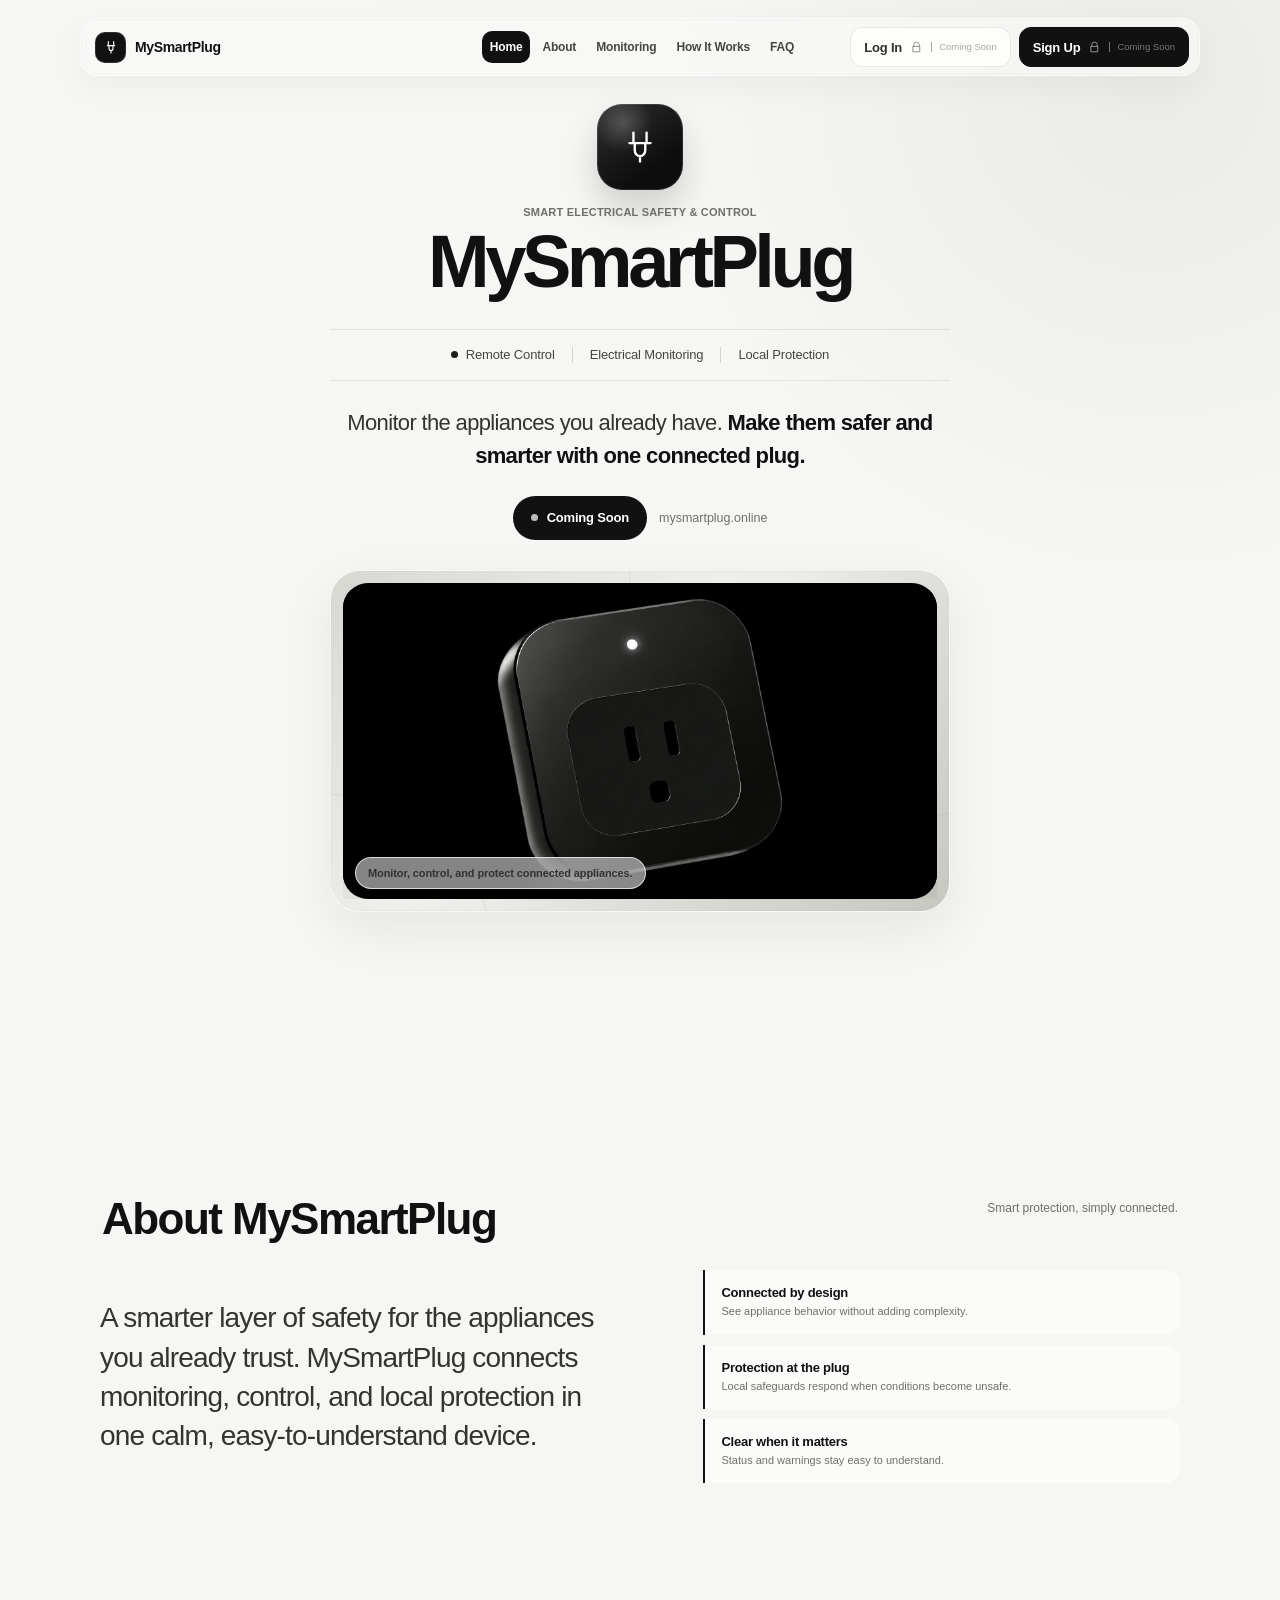
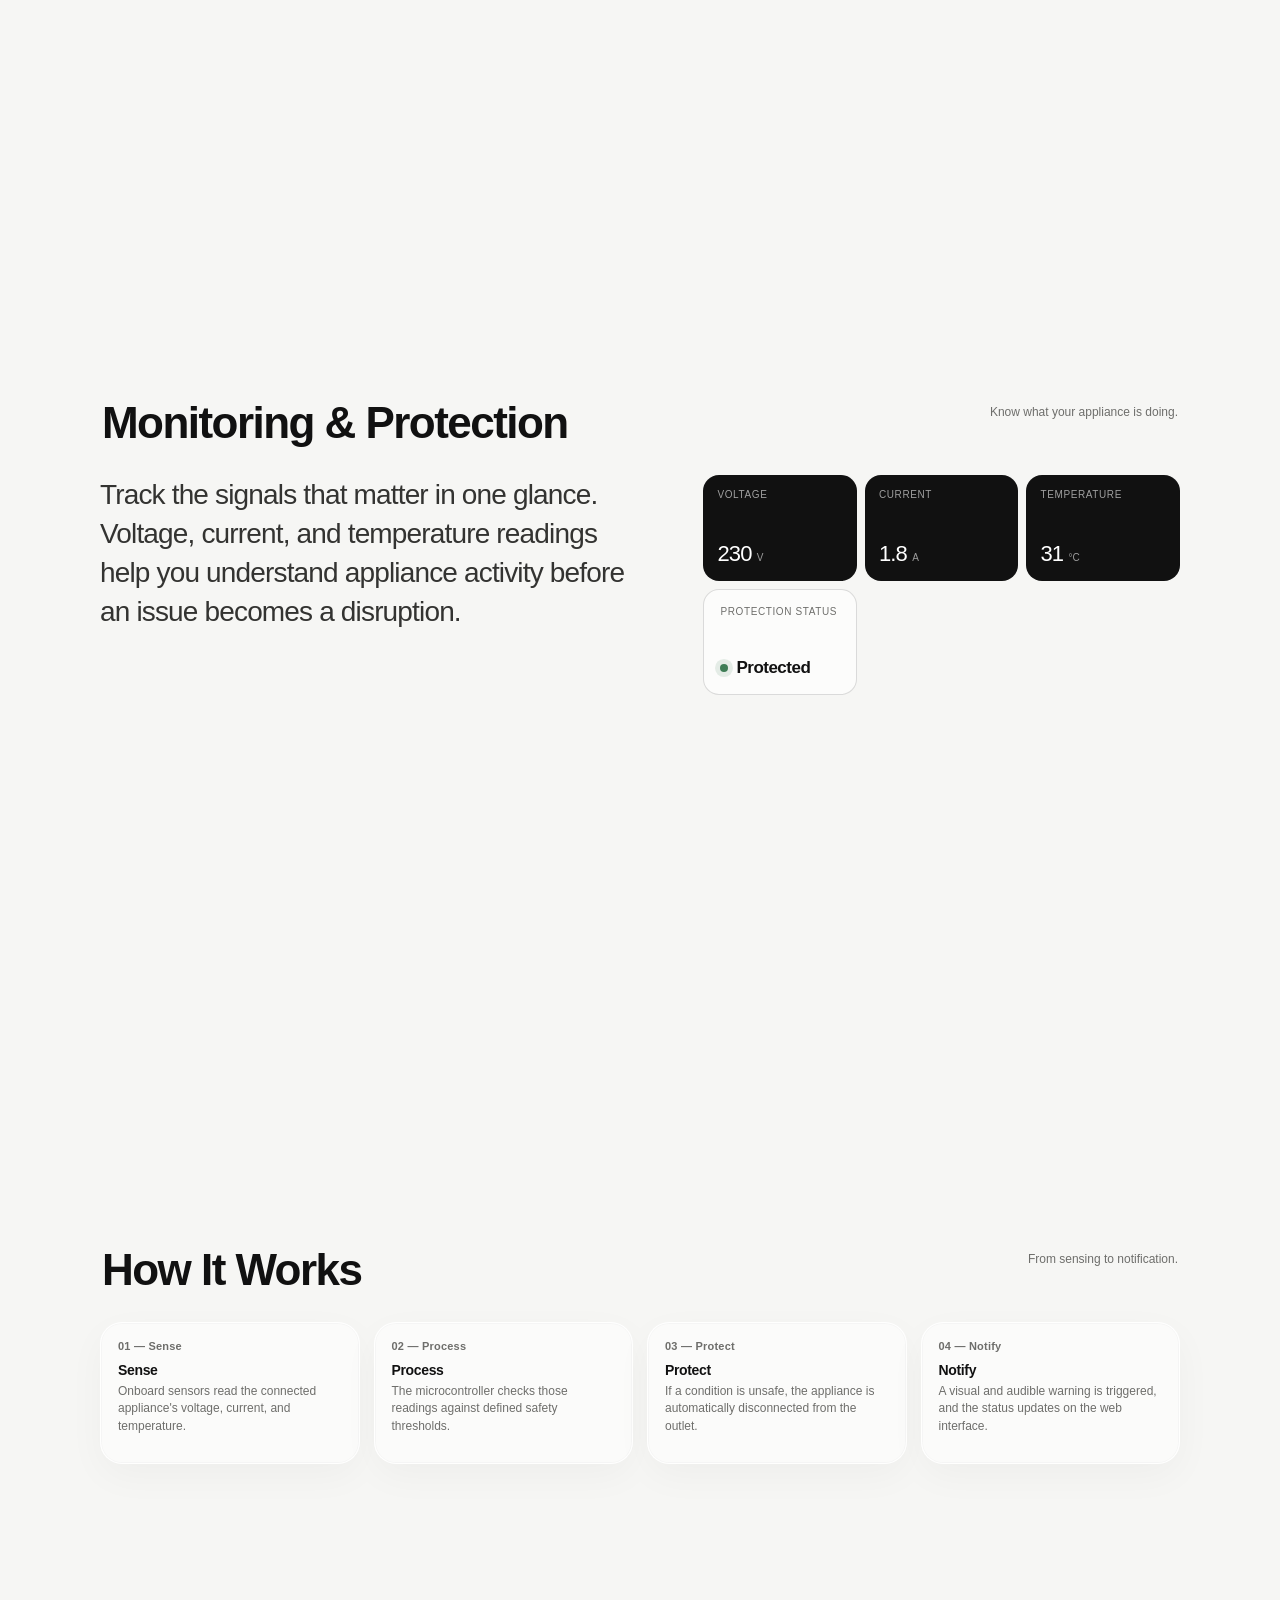
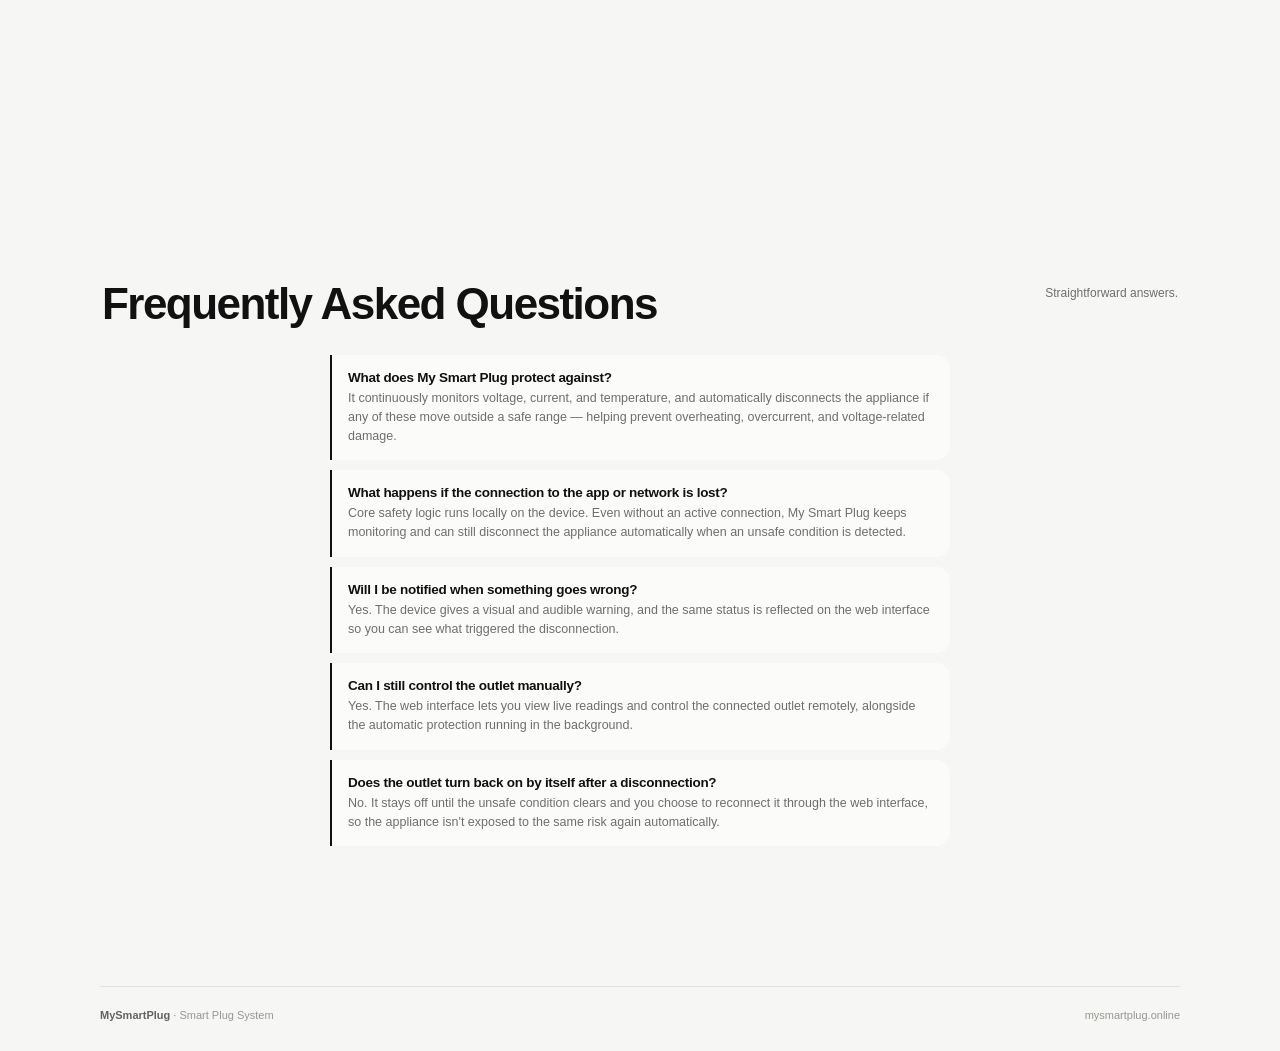
==== index.html @ 5c947a45 "My-Smart-Plug-v1" ====
<!DOCTYPE html>
<html lang="en">
<head>
  <meta charset="UTF-8" />
  <meta name="viewport" content="width=device-width, initial-scale=1, viewport-fit=cover" />
  <meta name="theme-color" content="#f6f6f4" />
  <meta name="description" content="MySmartPlug — Monitor and protect connected appliances with a smart electrical safety plug." />
  <title>MySmartPlug</title>

    <link rel="stylesheet" href="mysmartplug.css" />
</head>
<body>
  <div class="shell">
    <header class="topbar" aria-label="Main navigation">
      <a class="brand-mini" href="#" data-page="home" aria-label="MySmartPlug home">
        <span class="brand-mark" aria-hidden="true">
          <svg viewBox="0 0 24 24" fill="none">
            <path d="M8 4v6m8-6v6M6.5 10h11M9 10v4.2a3 3 0 0 0 6 0V10M12 17.2V21" stroke="currentColor" stroke-width="1.7" stroke-linecap="round" stroke-linejoin="round"/>
          </svg>
        </span>
        <span>MySmartPlug</span>
      </a>

      <nav class="nav-center" aria-label="Section navigation">
        <a class="nav-link active" href="#home" data-page="home">Home</a>
        <a class="nav-link" href="#about" data-page="about">About</a>
        <a class="nav-link" href="#monitoring" data-page="monitoring">Monitoring</a>
        <a class="nav-link" href="#how" data-page="how">How It Works</a>
        <a class="nav-link" href="#faq" data-page="faq">FAQ</a>
      </nav>

      <div class="nav-actions" aria-label="Account actions">
        <button class="locked" type="button" aria-disabled="true" title="Coming soon">
          <span class="label">Log In</span>
          <svg class="lock" viewBox="0 0 24 24" fill="none" aria-hidden="true">
            <path d="M7 10V7a5 5 0 0 1 10 0v3M6 10h12v10H6z" stroke="currentColor" stroke-width="1.7" stroke-linecap="round" stroke-linejoin="round"/>
          </svg>
          <span class="soon">Coming Soon</span>
        </button>

        <button class="locked primary" type="button" aria-disabled="true" title="Coming soon">
          <span class="label">Sign Up</span>
          <svg class="lock" viewBox="0 0 24 24" fill="none" aria-hidden="true">
            <path d="M7 10V7a5 5 0 0 1 10 0v3M6 10h12v10H6z" stroke="currentColor" stroke-width="1.7" stroke-linecap="round" stroke-linejoin="round"/>
          </svg>
          <span class="soon">Coming Soon</span>
        </button>
      </div>
    </header>

    <main class="content" id="main-content">
      <div id="home">
      <section aria-labelledby="main-title">
        <div class="identity">
          <div class="identity-icon" aria-hidden="true">
            <svg viewBox="0 0 64 64" fill="none">
              <path d="M22 10v16m20-16v16M16 26h32M24 26v11c0 5 3.6 9 8 9s8-4 8-9V26M32 46v8" stroke="currentColor" stroke-width="3.6" stroke-linecap="round" stroke-linejoin="round"/>
            </svg>
          </div>

          <div class="identity-copy">
            <p class="kicker">Smart Electrical Safety & Control</p>
            <h1 id="main-title">MySmartPlug</h1>
          </div>
        </div>

        <div class="meta-row" aria-label="Core capabilities">
          <span class="meta-item"><span class="meta-dot"></span>Remote Control</span>
          <span class="meta-sep" aria-hidden="true"></span>
          <span class="meta-item">Electrical Monitoring</span>
          <span class="meta-sep" aria-hidden="true"></span>
          <span class="meta-item">Local Protection</span>
        </div>

        <p class="intro">
          Monitor the appliances you already have. <strong>Make them safer and smarter with one connected plug.</strong>
        </p>

        <div class="cta-row">
          <span class="coming-btn"><span class="pulse"></span>Coming Soon</span>
          <span class="domain">mysmartplug.online</span>
        </div>

        <div class="cover" aria-label="MySmartPlug product concept">
          <div class="plug-photo-wrap" aria-label="MySmartPlug product image">
            <img class="plug-photo" src="black.png" alt="MySmartPlug smart plug product concept" />
            <img class="plug-photo plug-photo-hover" src="white.png" alt="" aria-hidden="true" />
          </div>
          <span class="cover-label">Monitor, control, and protect connected appliances.</span>
        </div>
      </section>

      </div>

      <section class="section" id="about" aria-labelledby="about-title">
        <div class="section-head">
          <h2 id="about-title">About MySmartPlug</h2>
          <p>Smart protection, simply connected.</p>
        </div>
        <div class="about-layout">
          <p class="intro section-copy">
            A smarter layer of safety for the appliances you already trust. MySmartPlug connects monitoring,
            control, and local protection in one calm, easy-to-understand device.
          </p>
          <div class="about-points" aria-label="MySmartPlug principles">
            <div class="about-point">
              <strong>Connected by design</strong>
              <span>See appliance behavior without adding complexity.</span>
            </div>
            <div class="about-point">
              <strong>Protection at the plug</strong>
              <span>Local safeguards respond when conditions become unsafe.</span>
            </div>
            <div class="about-point">
              <strong>Clear when it matters</strong>
              <span>Status and warnings stay easy to understand.</span>
            </div>
          </div>
        </div>
      </section>

      <section class="section" id="monitoring" aria-labelledby="monitoring-title">
        <div class="section-head">
          <h2 id="monitoring-title">Monitoring &amp; Protection</h2>
          <p>Know what your appliance is doing.</p>
        </div>
        <div class="monitor-layout">
          <p class="intro section-copy">
            Track the signals that matter in one glance. Voltage, current, and temperature readings help you
            understand appliance activity before an issue becomes a disruption.
          </p>
          <div class="monitor-readings" aria-label="Monitored readings">
            <div class="reading">
              <span class="reading-label">Voltage</span>
              <span class="reading-value">230 <small>V</small></span>
            </div>
            <div class="reading">
              <span class="reading-label">Current</span>
              <span class="reading-value">1.8 <small>A</small></span>
            </div>
            <div class="reading">
              <span class="reading-label">Temperature</span>
              <span class="reading-value">31 <small>°C</small></span>
            </div>
            <div class="protection-status">
              <span class="status-label">Protection status</span>
              <span class="status-value"><span class="status-dot"></span>Protected</span>
            </div>
          </div>
        </div>
      </section>

      <section class="section" id="how" aria-labelledby="how-title">
        <div class="section-head">
          <h2 id="how-title">How It Works</h2>
          <p>From sensing to notification.</p>
        </div>

        <div class="features steps">
          <article class="feature">
            <span class="step-num">01 — Sense</span>
            <h3>Sense</h3>
            <p>Onboard sensors read the connected appliance's voltage, current, and temperature.</p>
          </article>

          <article class="feature">
            <span class="step-num">02 — Process</span>
            <h3>Process</h3>
            <p>The microcontroller checks those readings against defined safety thresholds.</p>
          </article>

          <article class="feature">
            <span class="step-num">03 — Protect</span>
            <h3>Protect</h3>
            <p>If a condition is unsafe, the appliance is automatically disconnected from the outlet.</p>
          </article>

          <article class="feature">
            <span class="step-num">04 — Notify</span>
            <h3>Notify</h3>
            <p>A visual and audible warning is triggered, and the status updates on the web interface.</p>
          </article>
        </div>
      </section>

      <section class="section" id="faq" aria-labelledby="faq-title">
        <div class="section-head">
          <h2 id="faq-title">Frequently Asked Questions</h2>
          <p>Straightforward answers.</p>
        </div>

        <div class="faq-list">
          <div class="faq-item">
            <h3>What does My Smart Plug protect against?</h3>
            <p>It continuously monitors voltage, current, and temperature, and automatically disconnects the appliance if any of these move outside a safe range — helping prevent overheating, overcurrent, and voltage-related damage.</p>
          </div>
          <div class="faq-item">
            <h3>What happens if the connection to the app or network is lost?</h3>
            <p>Core safety logic runs locally on the device. Even without an active connection, My Smart Plug keeps monitoring and can still disconnect the appliance automatically when an unsafe condition is detected.</p>
          </div>
          <div class="faq-item">
            <h3>Will I be notified when something goes wrong?</h3>
            <p>Yes. The device gives a visual and audible warning, and the same status is reflected on the web interface so you can see what triggered the disconnection.</p>
          </div>
          <div class="faq-item">
            <h3>Can I still control the outlet manually?</h3>
            <p>Yes. The web interface lets you view live readings and control the connected outlet remotely, alongside the automatic protection running in the background.</p>
          </div>
          <div class="faq-item">
            <h3>Does the outlet turn back on by itself after a disconnection?</h3>
            <p>No. It stays off until the unsafe condition clears and you choose to reconnect it through the web interface, so the appliance isn't exposed to the same risk again automatically.</p>
          </div>
        </div>
      </section>
    </main>

    <footer>
      <span><strong>MySmartPlug</strong> · Smart Plug System</span>
      <span>mysmartplug.online</span>
    </footer>
  </div>

    <script src="mysmartplug.js"></script>
</body>
</html>
---- mysmartplug.css ----
:root {
      --page: #f6f6f4;
      --surface: rgba(255, 255, 255, 0.76);
      --surface-solid: #ffffff;
      --surface-soft: rgba(255, 255, 255, 0.54);
      --text: #111111;
      --muted: #6e6e6b;
      --faint: #969691;
      --line: rgba(18, 18, 18, 0.085);
      --line-strong: rgba(18, 18, 18, 0.14);
      --shadow: 0 18px 52px rgba(15, 15, 15, 0.07);
      --radius-xl: 30px;
      --radius-lg: 22px;
      --radius-md: 14px;
    }

    * { box-sizing: border-box; }

    html {
      scroll-behavior: smooth;
      scroll-padding-top: 86px;
      touch-action: manipulation;
      -webkit-text-size-adjust: 100%;
    }

    body, button, a {
      touch-action: manipulation;
      -webkit-tap-highlight-color: transparent;
    }

    body {
      margin: 0;
      min-height: 100svh;
      color: var(--text);
      background:
        radial-gradient(circle at 15% -10%, rgba(255,255,255,.95), transparent 31rem),
        radial-gradient(circle at 90% 2%, rgba(222,222,218,.48), transparent 30rem),
        var(--page);
      font-family: -apple-system, BlinkMacSystemFont, "SF Pro Text", "SF Pro Display", Inter, "Segoe UI", Helvetica, Arial, sans-serif;
      -webkit-font-smoothing: antialiased;
      text-rendering: optimizeLegibility;
    }

    button, a { font: inherit; }

    .shell {
      min-height: 100svh;
      width: min(1120px, calc(100% - 36px));
      margin: 0 auto;
      padding: max(18px, env(safe-area-inset-top)) 0 max(26px, env(safe-area-inset-bottom));
    }

    /* Top navigation */
    .topbar {
      position: sticky;
      top: 12px;
      z-index: 10;
      height: 58px;
      padding: 8px 10px 8px 14px;
      display: grid;
      grid-template-columns: 1fr auto 1fr;
      align-items: center;
      gap: 16px;
      border: 1px solid rgba(255,255,255,.68);
      border-radius: 18px;
      background: rgba(249,249,247,.72);
      box-shadow: 0 10px 34px rgba(20,20,20,.045), inset 0 0 0 1px rgba(15,15,15,.025);
      backdrop-filter: blur(24px) saturate(130%);
      -webkit-backdrop-filter: blur(24px) saturate(130%);
    }

    .brand-mini {
      display: inline-flex;
      align-items: center;
      gap: 9px;
      color: var(--text);
      text-decoration: none;
      min-width: 0;
      justify-self: start;
    }

    .brand-mark {
      width: 31px;
      height: 31px;
      display: grid;
      place-items: center;
      border-radius: 10px;
      background: #111;
      color: white;
      box-shadow: inset 0 0 0 1px rgba(255,255,255,.12);
      flex: 0 0 auto;
    }

    .brand-mark svg { width: 16px; height: 16px; }

    .brand-mini span {
      font-size: 14px;
      font-weight: 650;
      letter-spacing: -.025em;
      white-space: nowrap;
    }

    .nav-center {
      display: flex;
      align-items: center;
      gap: 4px;
      justify-self: center;
    }

    .nav-actions {
      display: flex;
      align-items: center;
      gap: 8px;
      justify-self: end;
    }

    .nav-link {
      color: #454542;
      text-decoration: none;
      font-size: 12px;
      font-weight: 560;
      letter-spacing: -.015em;
      padding: 9px 8px;
      border-radius: 10px;
      transition: background .2s ease, color .2s ease;
      white-space: nowrap;
    }

    .nav-link:hover {
      color: #fff;
      background: #111;
    }

    .nav-link.active {
      color: #fff;
      background: #111;
    }

    .locked {
      appearance: none;
      border: 1px solid var(--line);
      height: 40px;
      padding: 0 13px;
      border-radius: 12px;
      background: rgba(255,255,255,.68);
      color: #2f2f2d;
      display: inline-flex;
      align-items: center;
      gap: 8px;
      cursor: not-allowed;
      user-select: none;
    }

    .locked.primary {
      background: #111;
      color: #fff;
      border-color: #111;
    }

    .locked .label {
      font-size: 13px;
      font-weight: 560;
      letter-spacing: -.015em;
    }

    .lock {
      width: 13px;
      height: 13px;
      opacity: .58;
    }

    .soon {
      font-size: 9.5px;
      color: currentColor;
      opacity: .42;
      padding-left: 7px;
      border-left: 1px solid currentColor;
      line-height: 1;
      white-space: nowrap;
    }

    /* Main content */
    .content {
      width: 100%;
      margin: 0 auto;
      padding: 0;
    }

    /* One-screen sections on desktop, while preserving normal page scrolling. */
    main {
      scroll-snap-type: y proximity;
    }

    #home,
    .section[id] {
      min-height: calc(100svh - 92px);
      scroll-snap-align: start;
      scroll-margin-top: 82px;
    }

    #home {
      display: grid;
      place-items: center;
      padding: 28px 0 22px;
    }

    .identity {
      display: flex;
      flex-direction: column;
      align-items: center;
      text-align: center;
      gap: 16px;
      margin-bottom: 30px;
    }

    .identity-icon {
      width: 86px;
      height: 86px;
      border-radius: 25px;
      display: grid;
      place-items: center;
      color: #fff;
      background:
        radial-gradient(circle at 30% 22%, rgba(255,255,255,.22), transparent 33%),
        linear-gradient(145deg, #2e2e2d, #0d0d0d 72%);
      box-shadow: 0 18px 34px rgba(0,0,0,.16), inset 0 0 0 1px rgba(255,255,255,.12);
      flex: 0 0 auto;
    }

    .identity-icon svg {
      width: 42px;
      height: 42px;
    }

    .identity-copy { min-width: 0; }

    .kicker {
      margin: 0 0 8px;
      font-size: 11px;
      font-weight: 560;
      color: var(--muted);
      letter-spacing: .02em;
      text-transform: uppercase;
    }

    h1 {
      margin: 0;
      font-size: clamp(50px, 8vw, 74px);
      line-height: .98;
      font-weight: 700;
      letter-spacing: -.06em;
    }

    .meta-row {
      display: flex;
      flex-wrap: wrap;
      align-items: center;
      justify-content: center;
      gap: 10px 17px;
      padding: 17px 0;
      border-top: 1px solid var(--line);
      border-bottom: 1px solid var(--line);
    }

    .meta-item {
      display: inline-flex;
      align-items: center;
      gap: 8px;
      color: #454542;
      font-size: 13px;
      letter-spacing: -.012em;
    }

    .meta-dot {
      width: 7px;
      height: 7px;
      border-radius: 50%;
      background: #1d1d1c;
    }

    .meta-sep {
      width: 1px;
      height: 16px;
      background: var(--line-strong);
    }

    .intro {
      margin: 25px auto 0;
      font-size: clamp(18px, 2.2vw, 22px);
      line-height: 1.5;
      letter-spacing: -.03em;
      color: #333331;
      max-width: 620px;
      text-align: center;
    }

    .intro strong { color: #101010; font-weight: 620; }

    .cta-row {
      margin-top: 24px;
      display: flex;
      align-items: center;
      justify-content: center;
      gap: 12px;
      flex-wrap: wrap;
    }

    .coming-btn {
      border: 0;
      border-radius: 999px;
      min-height: 44px;
      padding: 0 18px;
      background: #111;
      color: white;
      font-size: 13px;
      font-weight: 620;
      letter-spacing: -.015em;
      display: inline-flex;
      align-items: center;
      gap: 9px;
      cursor: default;
    }

    .coming-btn .pulse {
      width: 7px;
      height: 7px;
      border-radius: 50%;
      background: #fff;
      opacity: .72;
    }

    .domain {
      font-size: 12.5px;
      color: var(--muted);
    }

    /* Hero cover card, inspired by Luma's event-cover rhythm but original */
    .cover {
      margin-top: 30px;
      min-height: clamp(250px, 38vh, 360px);
      height: clamp(250px, 38vh, 360px);
      position: relative;
      overflow: hidden;
      border-radius: var(--radius-xl);
      border: 1px solid rgba(255,255,255,.72);
      background:
        radial-gradient(circle at 76% 28%, rgba(255,255,255,.48), transparent 20%),
        radial-gradient(circle at 22% 78%, rgba(255,255,255,.23), transparent 25%),
        linear-gradient(135deg, #d8d8d3 0%, #eeeeeb 42%, #c7c7c1 100%);
      box-shadow: var(--shadow), inset 0 0 0 1px rgba(10,10,10,.025);
    }

    .cover::before,
    .cover::after {
      content: "";
      position: absolute;
      border: 1px solid rgba(20,20,20,.07);
      border-radius: 50%;
      pointer-events: none;
    }

    .cover::before {
      width: 500px;
      height: 500px;
      right: -182px;
      top: -250px;
    }

    .cover::after {
      width: 320px;
      height: 320px;
      left: -160px;
      bottom: -205px;
    }


    .plug-photo-wrap {
      position: absolute;
      inset: 12px 12px 12px 12px;
      display: grid;
      place-items: center;
      z-index: 1;
    }

    .plug-photo {
      width: 100%;
      height: 100%;
      object-fit: contain;
      object-position: center;
      border-radius: 25px;
      display: block;
      box-shadow: 0 22px 48px rgba(0,0,0,.08);
      mix-blend-mode: multiply;
    }

    .plug-device {
      position: absolute;
      inset: 0;
      display: grid;
      place-items: center;
    }

    .device-shell {
      width: 178px;
      height: 216px;
      border-radius: 40px;
      background: linear-gradient(145deg, #333332, #101010 67%);
      box-shadow: 0 34px 70px rgba(0,0,0,.26), inset 0 0 0 1px rgba(255,255,255,.12);
      position: relative;
      transform: rotate(-5deg);
    }

    .device-shell::before {
      content: "";
      position: absolute;
      width: 124px;
      height: 118px;
      left: 27px;
      bottom: 25px;
      border-radius: 28px;
      background: #151515;
      box-shadow: inset 0 0 0 1px rgba(255,255,255,.08);
    }

    .device-led {
      position: absolute;
      width: 7px;
      height: 7px;
      left: 50%;
      top: 25px;
      transform: translateX(-50%);
      border-radius: 50%;
      background: #f5f5f2;
      box-shadow: 0 0 14px rgba(255,255,255,.5);
    }

    .socket {
      position: absolute;
      left: 50%;
      bottom: 49px;
      transform: translateX(-50%);
      width: 68px;
      height: 64px;
    }

    .slot {
      position: absolute;
      width: 8px;
      height: 27px;
      top: 0;
      border-radius: 5px;
      background: #050505;
    }

    .slot.left { left: 15px; }
    .slot.right { right: 15px; }

    .ground {
      position: absolute;
      width: 13px;
      height: 17px;
      left: 50%;
      bottom: 0;
      transform: translateX(-50%);
      border-radius: 7px 7px 10px 10px;
      background: #050505;
    }

    .cover-label {
      position: absolute;
      left: 24px;
      bottom: 22px;
      padding: 9px 12px;
      border-radius: 999px;
      border: 1px solid rgba(255,255,255,.7);
      background: rgba(255,255,255,.52);
      backdrop-filter: blur(18px);
      -webkit-backdrop-filter: blur(18px);
      color: #323230;
      font-size: 11px;
      font-weight: 600;
      letter-spacing: -.01em;
    }

    /* Lower feature list */
    .section {
      padding-top: 44px;
    }

    .section[id] {
      margin-top: 0;
      padding: 44px 18px 42px;
      display: flex;
      flex-direction: column;
      justify-content: center;
      border: none;
      border-radius: 0;
      background: none;
      box-shadow: none;
    }

    .section[id] > * {
      width: min(1080px, 100%);
      margin-left: auto;
      margin-right: auto;
    }

    .section[id] .section-head {
      width: min(1080px, 100%);
      max-width: none;
      margin: 0 auto 26px;
    }

    .section[id] .section-head h2 {
      font-size: clamp(28px, 4vw, 44px);
    }

    .section[id] .section-copy {
      font-size: clamp(20px, 2.7vw, 28px);
      line-height: 1.4;
    }

    .section[id] .section-head {
      align-items: flex-start;
    }

    .section[id] .section-head p {
      padding-top: 7px;
      text-align: right;
    }

    .about-layout,
    .monitor-layout {
      display: grid;
      grid-template-columns: minmax(0, 1.05fr) minmax(340px, .95fr);
      align-items: center;
      gap: clamp(36px, 6vw, 88px);
      width: min(1080px, 100%);
      max-width: none;
      margin: 0 auto;
    }

    .about-layout .section-copy,
    .monitor-layout .section-copy {
      margin: 0;
      text-align: left;
    }

    .about-points {
      display: grid;
      gap: 10px;
    }

    .about-point {
      padding: 15px 16px;
      border-left: 2px solid #111;
      background: rgba(255,255,255,.58);
      border-radius: 0 14px 14px 0;
    }

    .about-point strong,
    .about-point span {
      display: block;
    }

    .about-point strong {
      font-size: 13px;
      letter-spacing: -.02em;
    }

    .about-point span {
      margin-top: 4px;
      color: var(--muted);
      font-size: 11px;
      line-height: 1.4;
    }

    .monitor-layout {
      align-items: stretch;
    }

    .monitor-readings {
      display: grid;
      grid-template-columns: repeat(3, minmax(0, 1fr));
      gap: 8px;
    }

    .reading {
      min-height: 106px;
      padding: 14px;
      display: flex;
      flex-direction: column;
      justify-content: space-between;
      border-radius: 16px;
      background: #111;
      color: #fff;
    }

    .reading-label {
      color: rgba(255,255,255,.6);
      font-size: 10px;
      text-transform: uppercase;
      letter-spacing: .06em;
    }

    .reading-value {
      font-size: 22px;
      letter-spacing: -.04em;
    }

    .reading-value small {
      color: rgba(255,255,255,.58);
      font-size: 10px;
      letter-spacing: 0;
    }

    .protection-status {
      min-height: 106px;
      padding: 16px;
      display: flex;
      flex-direction: column;
      justify-content: space-between;
      border: 1px solid var(--line-strong);
      border-radius: 16px;
      background: rgba(255,255,255,.62);
    }

    .status-label {
      color: var(--muted);
      font-size: 10px;
      text-transform: uppercase;
      letter-spacing: .06em;
    }

    .status-value {
      display: flex;
      align-items: center;
      gap: 8px;
      font-size: 17px;
      font-weight: 650;
      letter-spacing: -.03em;
    }

    .status-dot {
      width: 8px;
      height: 8px;
      border-radius: 50%;
      background: #3f7d56;
      box-shadow: 0 0 0 5px rgba(63,125,86,.12);
    }

    .section-head {
      display: flex;
      align-items: flex-end;
      justify-content: space-between;
      gap: 20px;
      margin-bottom: 14px;
      padding: 0 2px;
    }

    .section-head h2 {
      margin: 0;
      font-size: 21px;
      line-height: 1.15;
      letter-spacing: -.035em;
    }

    .section-head p {
      margin: 0;
      color: var(--muted);
      font-size: 12px;
    }

    .section-copy {
      max-width: 620px;
      margin: 0 auto;
      text-align: center;
      font-size: 16px;
      line-height: 1.55;
    }

    .features {
      display: grid;
      grid-template-columns: repeat(3, minmax(0, 1fr));
      gap: 14px;
      width: min(1080px, 100%);
      margin: 0 auto;
    }

    .feature {
      min-height: 142px;
      padding: 17px;
      border-radius: var(--radius-lg);
      border: 1px solid rgba(255,255,255,.8);
      background: rgba(255,255,255,.58);
      box-shadow: 0 12px 38px rgba(20,20,20,.035), inset 0 0 0 1px rgba(10,10,10,.025);
      backdrop-filter: blur(18px);
      -webkit-backdrop-filter: blur(18px);
    }

    .feature-icon {
      width: 34px;
      height: 34px;
      border-radius: 11px;
      display: grid;
      place-items: center;
      background: #111;
      color: white;
      margin-bottom: 24px;
    }

    .feature-icon svg {
      width: 17px;
      height: 17px;
      stroke: currentColor;
      fill: none;
      stroke-width: 1.7;
      stroke-linecap: round;
      stroke-linejoin: round;
    }

    .feature h3 {
      margin: 0 0 5px;
      font-size: 14px;
      letter-spacing: -.025em;
    }

    .feature p {
      margin: 0;
      color: var(--muted);
      font-size: 12px;
      line-height: 1.45;
    }


    .about-point {
      position: relative;
      overflow: hidden;
      transition: transform .25s ease, background .25s ease, box-shadow .25s ease, border-color .25s ease;
    }

    .about-point::after {
      content: "";
      position: absolute;
      inset: 0;
      background: linear-gradient(110deg, transparent 20%, rgba(255,255,255,.7) 48%, transparent 72%);
      transform: translateX(-120%);
      transition: transform .55s ease;
      pointer-events: none;
    }

    .about-point:hover {
      transform: translateY(-5px);
      background: rgba(255,255,255,.84);
      box-shadow: 0 18px 42px rgba(20,20,20,.08);
    }

    .about-point:hover::after {
      transform: translateX(120%);
    }

    .about-point:hover strong,
    .about-point:hover span {
      position: relative;
      z-index: 1;
    }

    .feature {
      transition: transform .25s ease, box-shadow .25s ease, background .25s ease;
    }

    .feature:hover {
      transform: translateY(-4px);
      background: rgba(255,255,255,.78);
      box-shadow: 0 18px 44px rgba(20,20,20,.075), inset 0 0 0 1px rgba(10,10,10,.025);
    }

    /* How It Works steps — reuse .feature card styling at 4 columns */
    .features.steps .feature {
      transition: background-color 0.25s ease,
              color 0.25s ease,
              border-color 0.25s ease,
              transform 0.25s ease,
              box-shadow 0.25s ease;
    }

    .features.steps .feature:hover {
      background: #111;
      color: #fff;
      border-color: #111;
      transform: translateY(-5px);
      box-shadow: 0 18px 40px rgba(0, 0, 0, 0.15);
    }

    /* Make all text inside the hovered card white */
    .features.steps .feature:hover strong,
    .features.steps .feature:hover span,
    .features.steps .feature:hover p,
    .features.steps .feature:hover .feature-icon {
      color: #fff;
    }

    .features.steps {
      grid-template-columns: repeat(4, minmax(0, 1fr));
    }

    .step-num {
      display: block;
      font-size: 11px;
      font-weight: 650;
      color: var(--muted);
      letter-spacing: .02em;
      margin-bottom: 10px;
    }

    /* FAQ — reuse .about-point left-accent styling */
    .faq-list {
      display: grid;
      gap: 10px;
      width: 100%;
      max-width: 620px;
      margin: 0 auto;
    }

    .faq-item {
      padding: 15px 16px;
      border-left: 2px solid #111;
      background: rgba(255,255,255,.58);
      border-radius: 0 14px 14px 0;
    }

    .faq-item h3 {
      margin: 0 0 4px;
      font-size: 13.5px;
      letter-spacing: -.02em;
    }

    .faq-item p {
      margin: 0;
      color: var(--muted);
      font-size: 12.5px;
      line-height: 1.5;
    }

    footer {
      width: min(1080px, 100%);
      margin: 20px auto 0;
      padding: 22px 0 4px;
      border-top: 1px solid var(--line);
      display: flex;
      align-items: center;
      justify-content: space-between;
      gap: 16px;
      color: var(--faint);
      font-size: 11px;
    }

    footer strong { color: #62625f; font-weight: 600; }

    @media (max-width: 720px) {
      .shell { width: min(100% - 24px, 1120px); }
      .content { padding-top: 0; }
      .identity { align-items: center; }
      .identity-icon { width: 72px; height: 72px; border-radius: 22px; }
      .identity-icon svg { width: 35px; height: 35px; }
      .features { grid-template-columns: 1fr; }
      .features.steps { grid-template-columns: 1fr; }
      .feature { min-height: 132px; }
      .feature-icon { margin-bottom: 20px; }
      .about-layout,
      .monitor-layout {
        grid-template-columns: 1fr;
        width: 100%;
      }
      .section[id] .section-head p { text-align: center; }
    }

    @media (max-width: 560px) {
      .shell { width: calc(100% - 20px); }

      .topbar {
        top: 8px;
        height: auto;
        padding: 10px 10px 8px;
        border-radius: 16px;
        grid-template-columns: 1fr auto;
        grid-template-areas: "brand actions" "center center";
        row-gap: 8px;
      }

      .brand-mini { grid-area: brand; }
      .nav-actions { grid-area: actions; }
      .nav-center {
        grid-area: center;
        flex-wrap: wrap;
        justify-content: center;
        gap: 4px;
        padding-top: 8px;
        border-top: 1px solid var(--line);
      }

      .brand-mini span { font-size: 13px; }
      .brand-mark { width: 29px; height: 29px; border-radius: 9px; }
      .nav-link { font-size: 11px; padding: 7px 8px; }

      .locked {
        height: 38px;
        padding: 0 11px;
        border-radius: 11px;
      }

      .locked .label { font-size: 12px; }
      .soon { display: none; }
      .lock { width: 12px; height: 12px; }

      .content {
        padding-top: 92px;
        padding-bottom: 24px;
      }

      .identity {
        gap: 13px;
        margin-bottom: 24px;
      }

      .identity-icon {
        width: 62px;
        height: 62px;
        border-radius: 19px;
      }

      .identity-icon svg { width: 30px; height: 30px; }
      .kicker { font-size: 10.5px; margin-bottom: 5px; }
      h1 { font-size: clamp(42px, 12.5vw, 58px); }

      .meta-row {
        gap: 9px 12px;
        padding: 16px 0 18px;
      }

      .meta-item { font-size: 11.5px; }
      .meta-sep { height: 13px; }

      .intro {
        margin-top: 21px;
        font-size: 18px;
        line-height: 1.48;
      }

      .cta-row { margin-top: 21px; }
      .coming-btn { min-height: 42px; padding: 0 16px; }
      .domain { width: auto; padding-left: 0; }

      .cover {
        margin-top: 34px;
        min-height: 285px;
        border-radius: 26px;
      }

      .device-shell {
        width: 145px;
        height: 176px;
        border-radius: 34px;
      }

      .device-shell::before {
        width: 102px;
        height: 96px;
        left: 21.5px;
        bottom: 20px;
        border-radius: 23px;
      }

      .socket { bottom: 38px; transform: translateX(-50%) scale(.82); }
      .device-led { top: 21px; }
      .cover-label { left: 17px; bottom: 16px; }

      .plug-photo-wrap { inset: 8px; }
      .plug-photo { border-radius: 22px; }


      .section { padding-top: 38px; }
      #home {
        min-height: auto;
        padding: 46px 0 30px;
        display: block;
      }

      .section[id] {
        min-height: auto;
        margin-top: 0;
        padding: 72px 18px 52px;
        display: block;
      }
      .section-head { align-items: center; flex-direction: column; gap: 4px; text-align: center; }
      .section-head h2 { font-size: 19px; }
      .section[id] .section-head h2 { font-size: 30px; }
      .monitor-readings { grid-template-columns: repeat(2, minmax(0, 1fr)); }
      .protection-status { grid-column: 1 / -1; }

      footer {
        margin-top: 32px;
        align-items: flex-start;
        flex-direction: column;
        gap: 5px;
      }
    }

    @media (max-width: 380px) {
      .brand-mini span { display: none; }
      .nav-actions { gap: 6px; }
      .locked { padding: 0 9px; }
      .identity-icon { width: 56px; height: 56px; }
      .identity-icon svg { width: 27px; height: 27px; }
      h1 { font-size: 40px; }
    }

    @media (prefers-reduced-motion: no-preference) {
      .identity,
      .meta-row,
      .intro,
      .cta-row,
      .cover,
      .section {
        animation: reveal .62s cubic-bezier(.2,.72,.25,1) both;
      }
      .meta-row { animation-delay: .035s; }
      .intro { animation-delay: .06s; }
      .cta-row { animation-delay: .085s; }
      .cover { animation-delay: .11s; }
      .section { animation-delay: .14s; }

      @keyframes reveal {
        from { opacity: 0; transform: translateY(7px); }
        to { opacity: 1; transform: translateY(0); }
      }
    }

    /* =========================================================
   MYSMARTPLUG PRODUCT HOVER EFFECT
   ========================================================= */

/* Smooth transition for the hero product card */
.cover {
  transition:
    background 0.5s ease,
    box-shadow 0.5s ease,
    border-color 0.5s ease,
    transform 0.5s cubic-bezier(.2,.8,.2,1);
}

/* Smooth transition for the product image */
.cover .plug-photo {
  transition:
    transform 0.65s cubic-bezier(.2,.8,.2,1),
    filter 0.5s ease,
    opacity 0.5s ease;
}

.cover .plug-photo-hover {
  position: absolute;
  inset: 0;
  opacity: 0;
  mix-blend-mode: normal;
  background: #fff;
}

.cover .plug-photo:not(.plug-photo-hover) {
  background: #000;
}

/* Product image starts at normal size */
.cover .plug-photo {
  transform: scale(1);
}

/* ---------------------------------------------------------
   HOVER STATE
   --------------------------------------------------------- */

/* Turn the whole hero background black */
.cover:hover {
  background:
    radial-gradient(
      circle at 50% 45%,
      rgba(255,255,255,.08),
      transparent 38%
    ),
    #050505;

  border-color: rgba(255,255,255,.15);

  box-shadow:
    0 35px 90px rgba(0,0,0,.28),
    inset 0 0 0 1px rgba(255,255,255,.06);

  transform: translateY(-2px);
}

/* Zoom the product */
.cover:hover .plug-photo {
  opacity: 0;
}

.cover:hover .plug-photo-hover {
  opacity: 1;
}

/* Make the decorative circles disappear into the dark background */
.cover:hover::before,
.cover:hover::after {
  border-color: rgba(255,255,255,.06);
}

/* ---------------------------------------------------------
   LABEL
   --------------------------------------------------------- */

.cover-label {
  transition:
    background .4s ease,
    color .4s ease,
    border-color .4s ease,
    transform .4s ease,
    box-shadow .4s ease;
    transition: opacity 0.25s ease, visibility 0.25s ease;
  z-index: 5;
}

.cover:hover .cover-label {
  background: rgba(255,255,255,.12);
  color: #fff;
  border-color: rgba(255,255,255,.2);

  box-shadow:
    0 8px 25px rgba(0,0,0,.2);

  transform: translateY(-2px);
  opacity: 0;
  visibility: hidden;
}

/* Product image container */
.plug-photo-wrap {
  position: absolute;
  inset: 12px;
  display: grid;
  place-items: center;
  z-index: 1;
  overflow: hidden;
}

/* Both product images use the FULL image without cropping */
.plug-photo,
.plug-photo-hover {
  position: absolute;
  inset: 0;

  width: 100%;
  height: 100%;

  object-fit: contain;
  object-position: center;

  display: block;
  border-radius: 25px;

  transition:
    opacity 0.5s ease,
    transform 0.65s cubic-bezier(.2,.8,.2,1),
    filter 0.5s ease;
}

/* Black version visible normally */
.plug-photo {
  opacity: 1;
  z-index: 1;
  mix-blend-mode: normal;
}

/* White version hidden normally */
.plug-photo-hover {
  opacity: 0;
  z-index: 2;
  mix-blend-mode: normal;
}

/* Hover = show complete white version */
.cover:hover .plug-photo {
  opacity: 0;
  transform: scale(1);
}

.cover:hover .plug-photo-hover {
  opacity: 1;
  transform: scale(1);
}
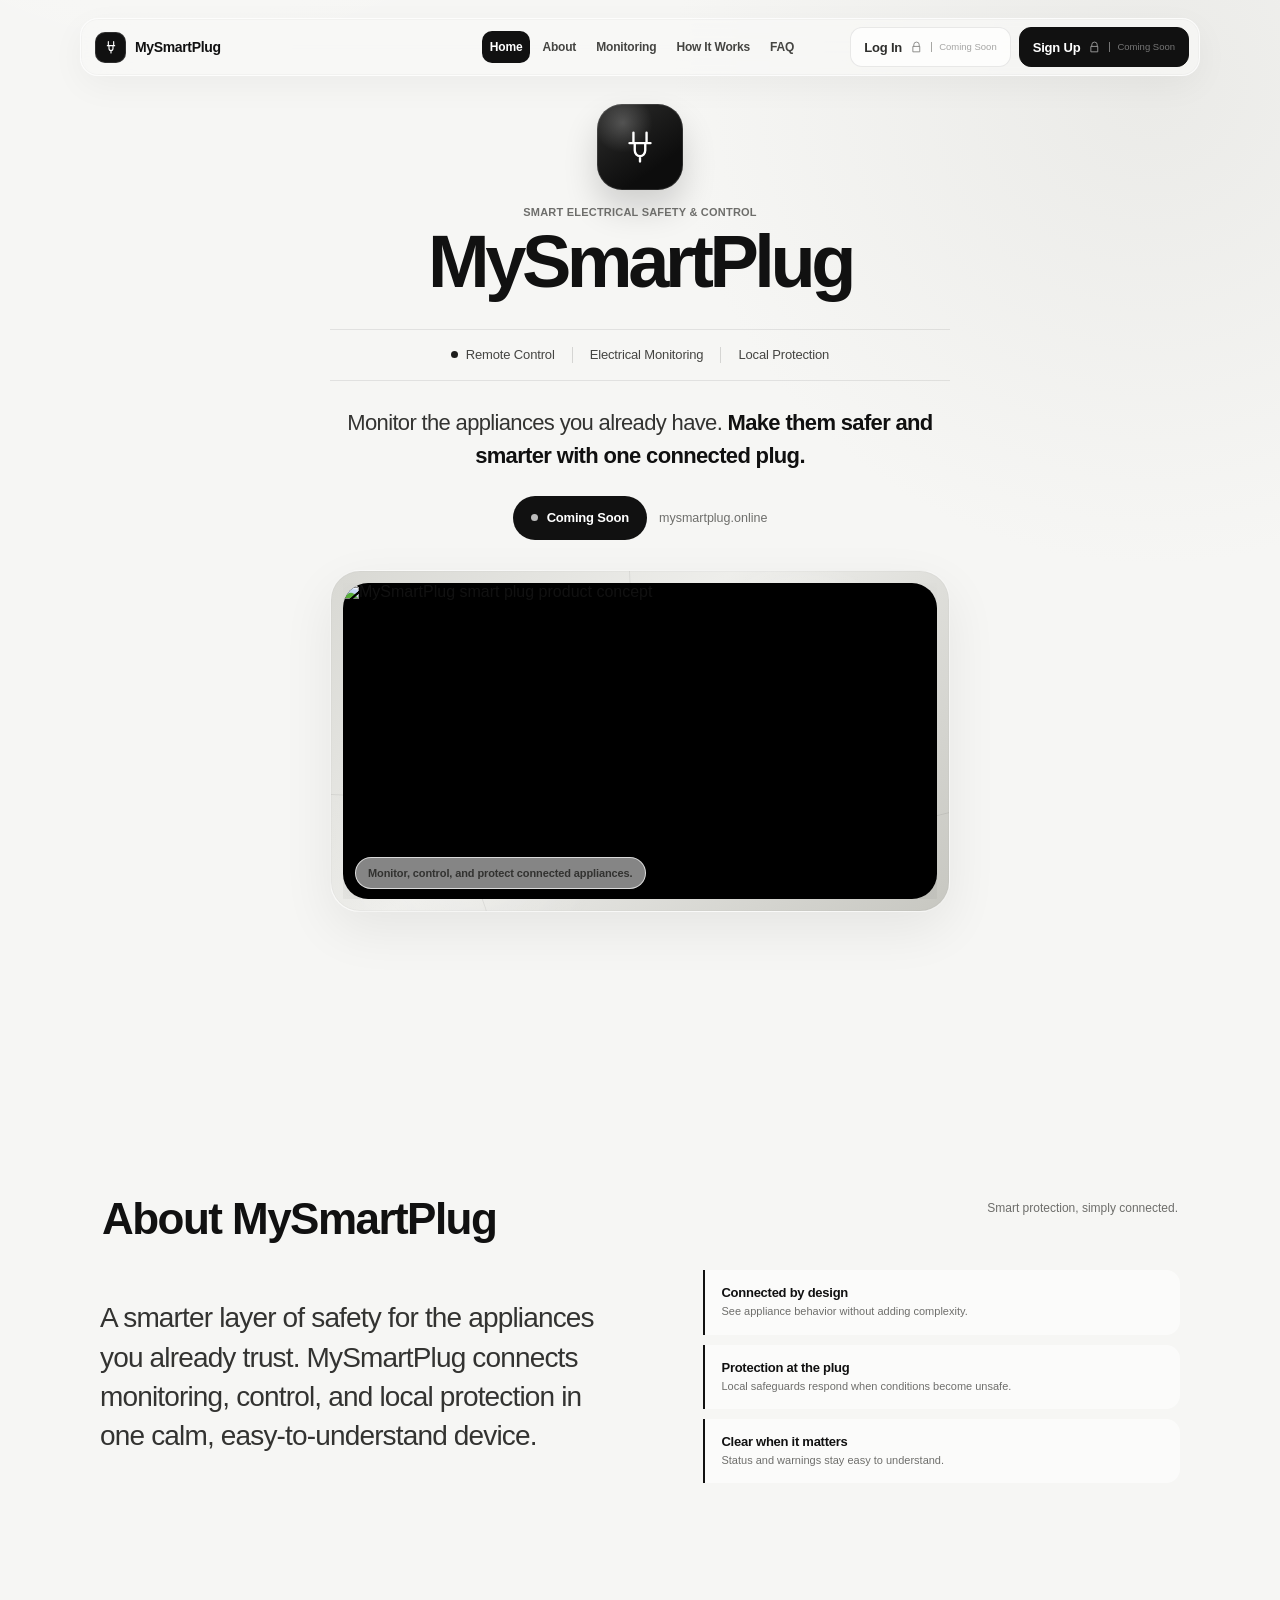
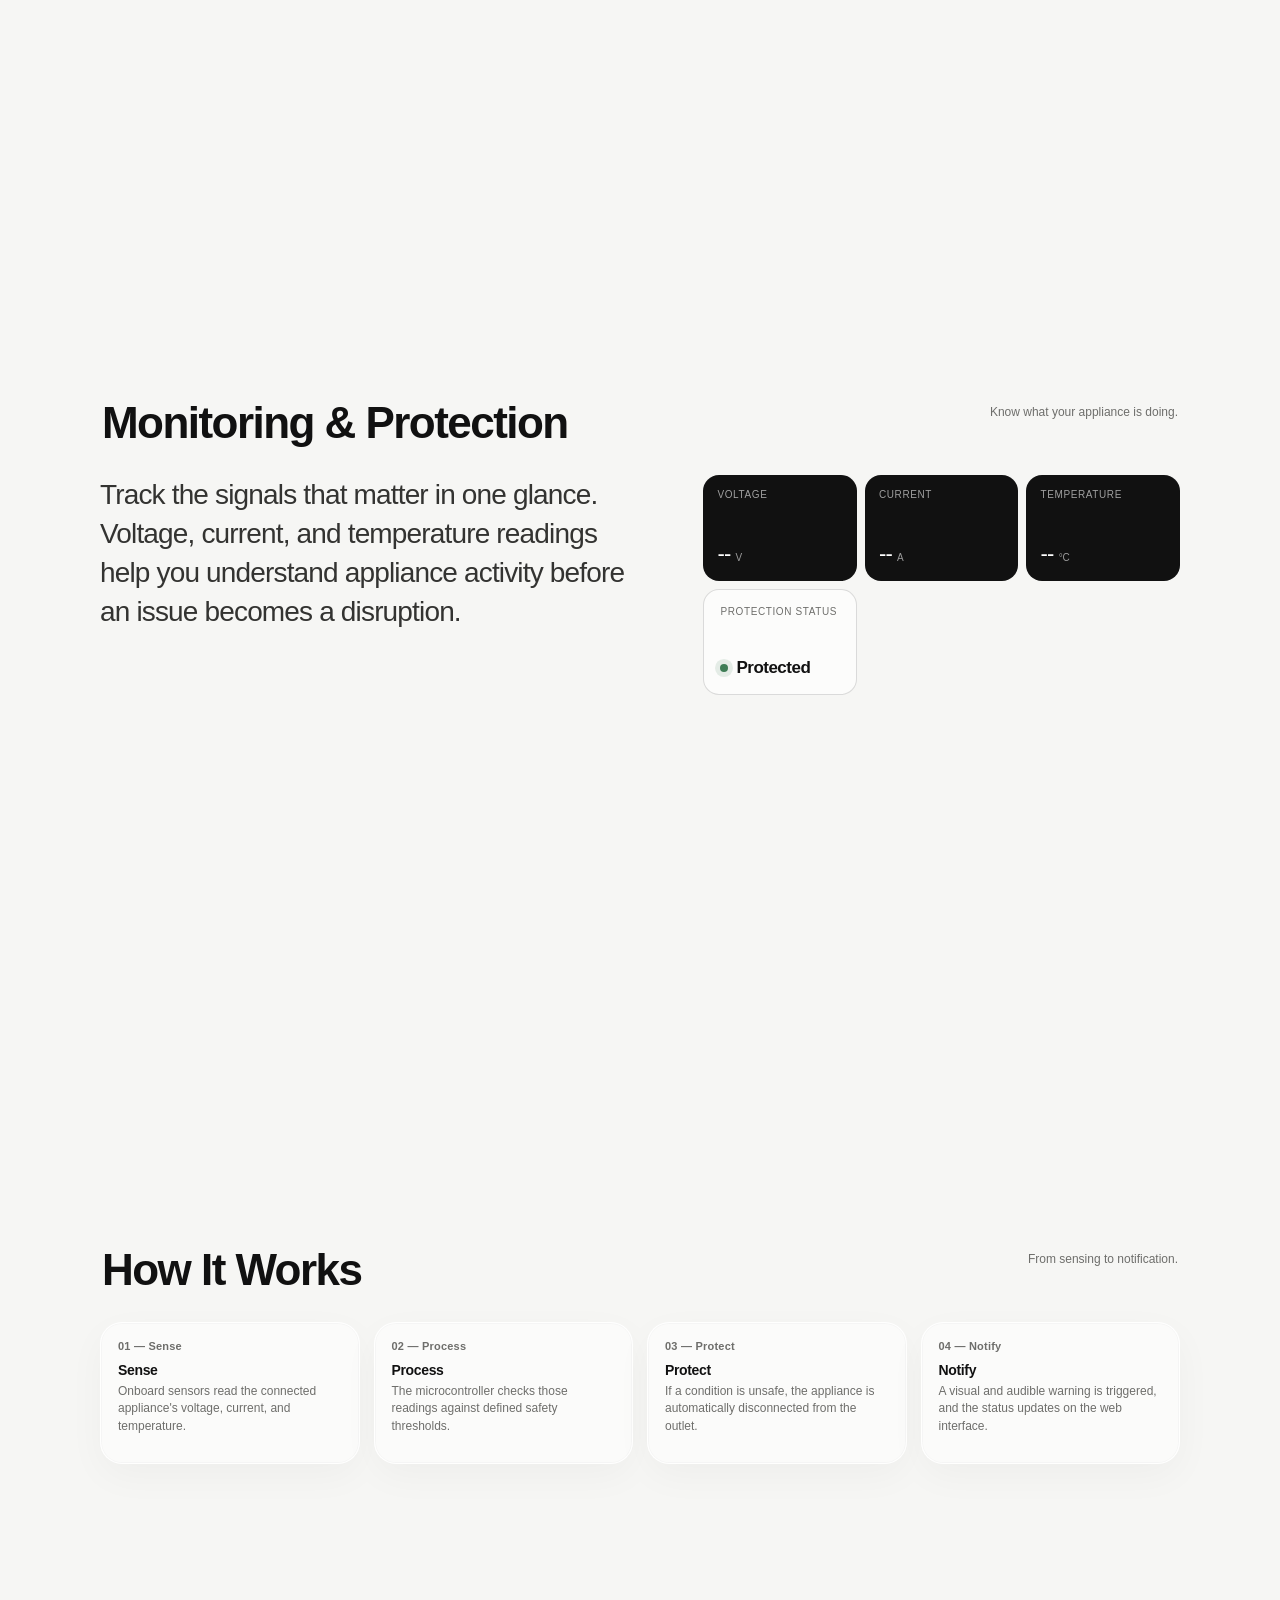
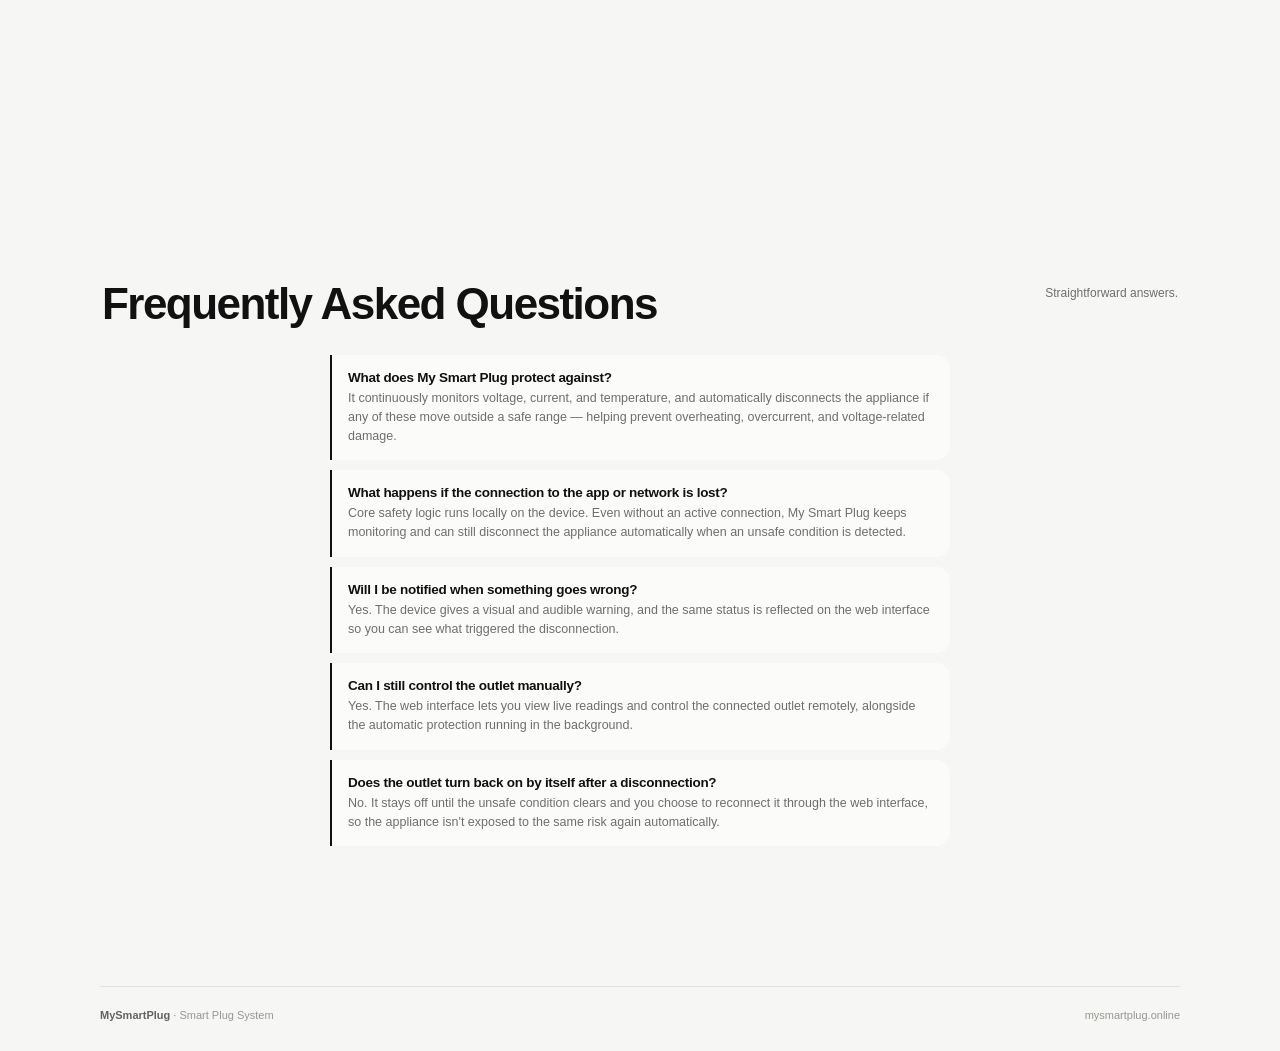
==== commit c9f48034: "feat: ESP32 Wi-Fi connectivity and sensor API - Configure ESP32 to connect to an existing 2.4GHz Wi-" ====
--- a/index.html
+++ b/index.html
@@ -130,18 +130,31 @@
             understand appliance activity before an issue becomes a disruption.
           </p>
           <div class="monitor-readings" aria-label="Monitored readings">
+            
             <div class="reading">
-              <span class="reading-label">Voltage</span>
-              <span class="reading-value">230 <small>V</small></span>
-            </div>
+             <span class="reading-label">Voltage</span>
+              <span class="reading-value">
+              <span id="voltage">--</span>
+              <small>V</small>
+              </span>
+            </div>
+
             <div class="reading">
               <span class="reading-label">Current</span>
-              <span class="reading-value">1.8 <small>A</small></span>
-            </div>
+              <span class="reading-value">
+                  <span id="current">--</span>
+               <small>A</small>
+             </span>
+            </div>
+
             <div class="reading">
-              <span class="reading-label">Temperature</span>
-              <span class="reading-value">31 <small>°C</small></span>
-            </div>
+               <span class="reading-label">Temperature</span>
+                <span class="reading-value">
+                  <span id="temperature">--</span>
+                 <small>°C</small>
+                 </span>
+            </div>
+
             <div class="protection-status">
               <span class="status-label">Protection status</span>
               <span class="status-value"><span class="status-dot"></span>Protected</span>
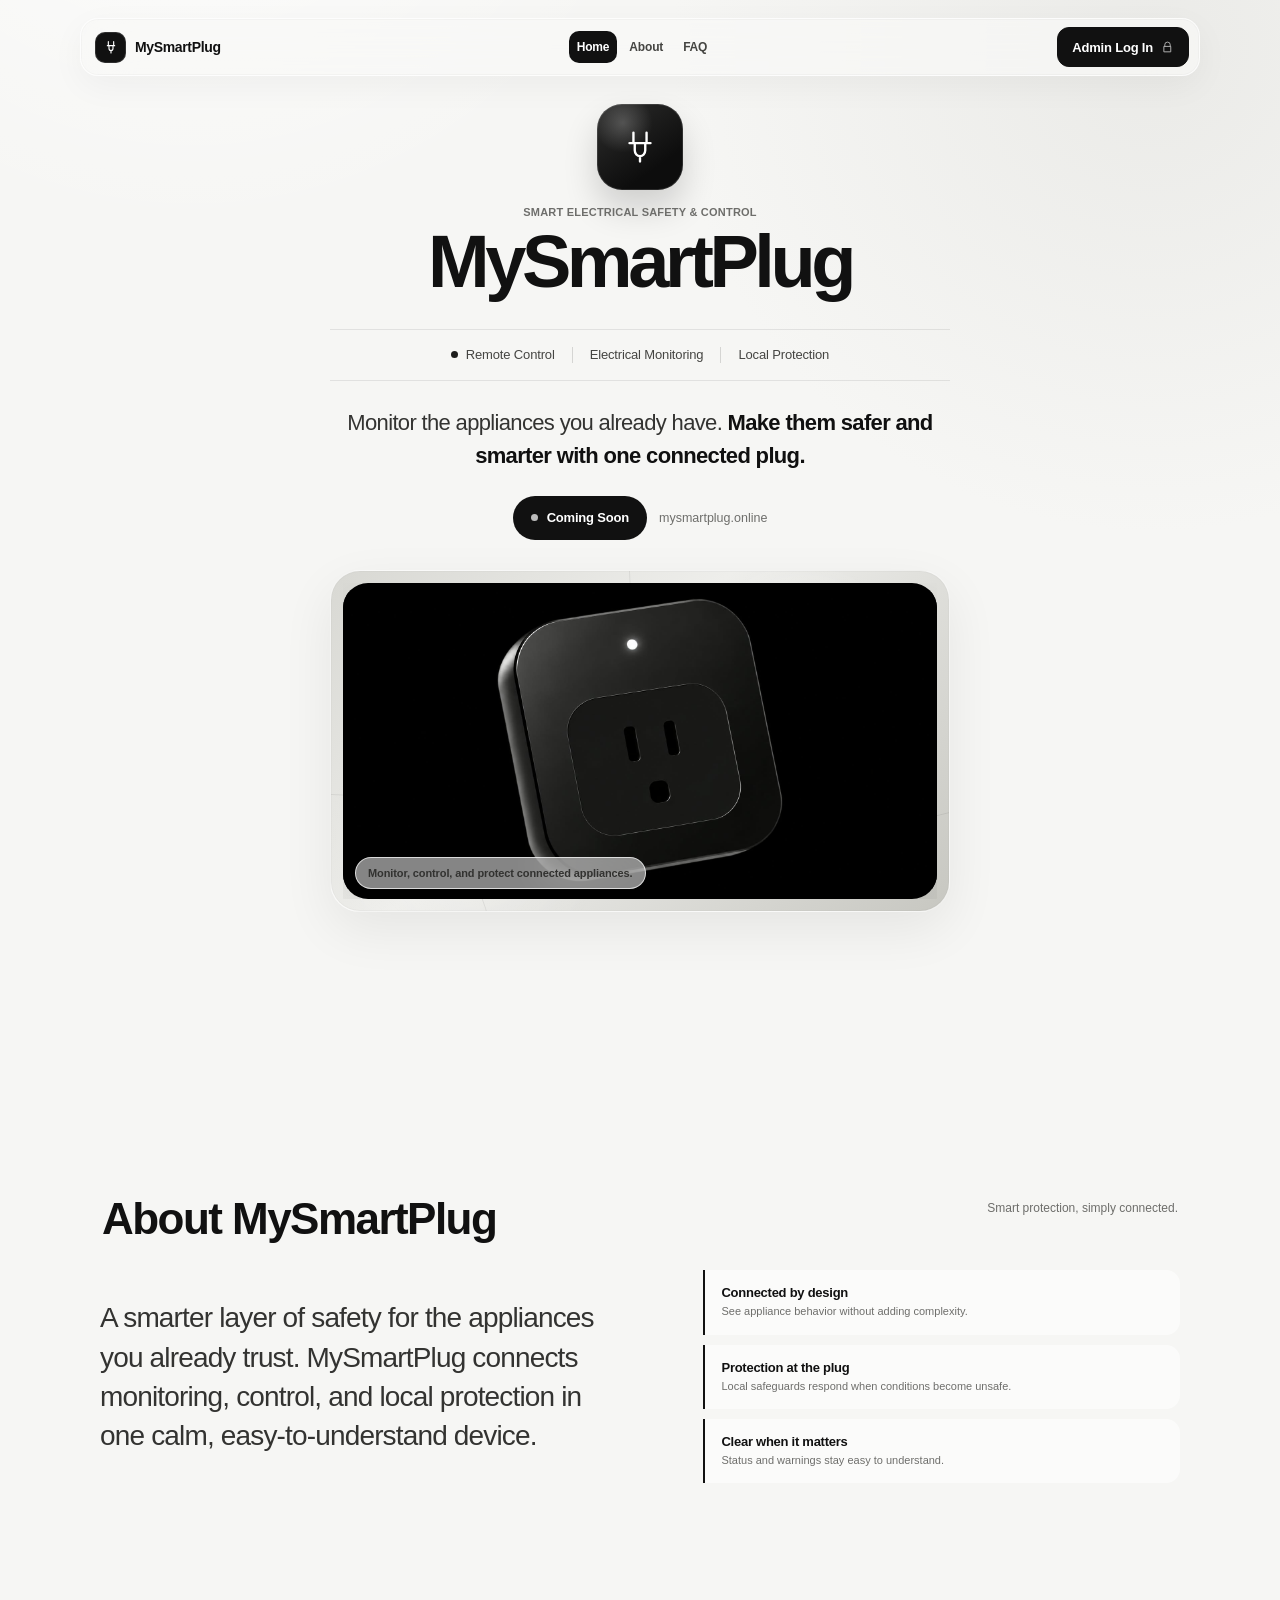
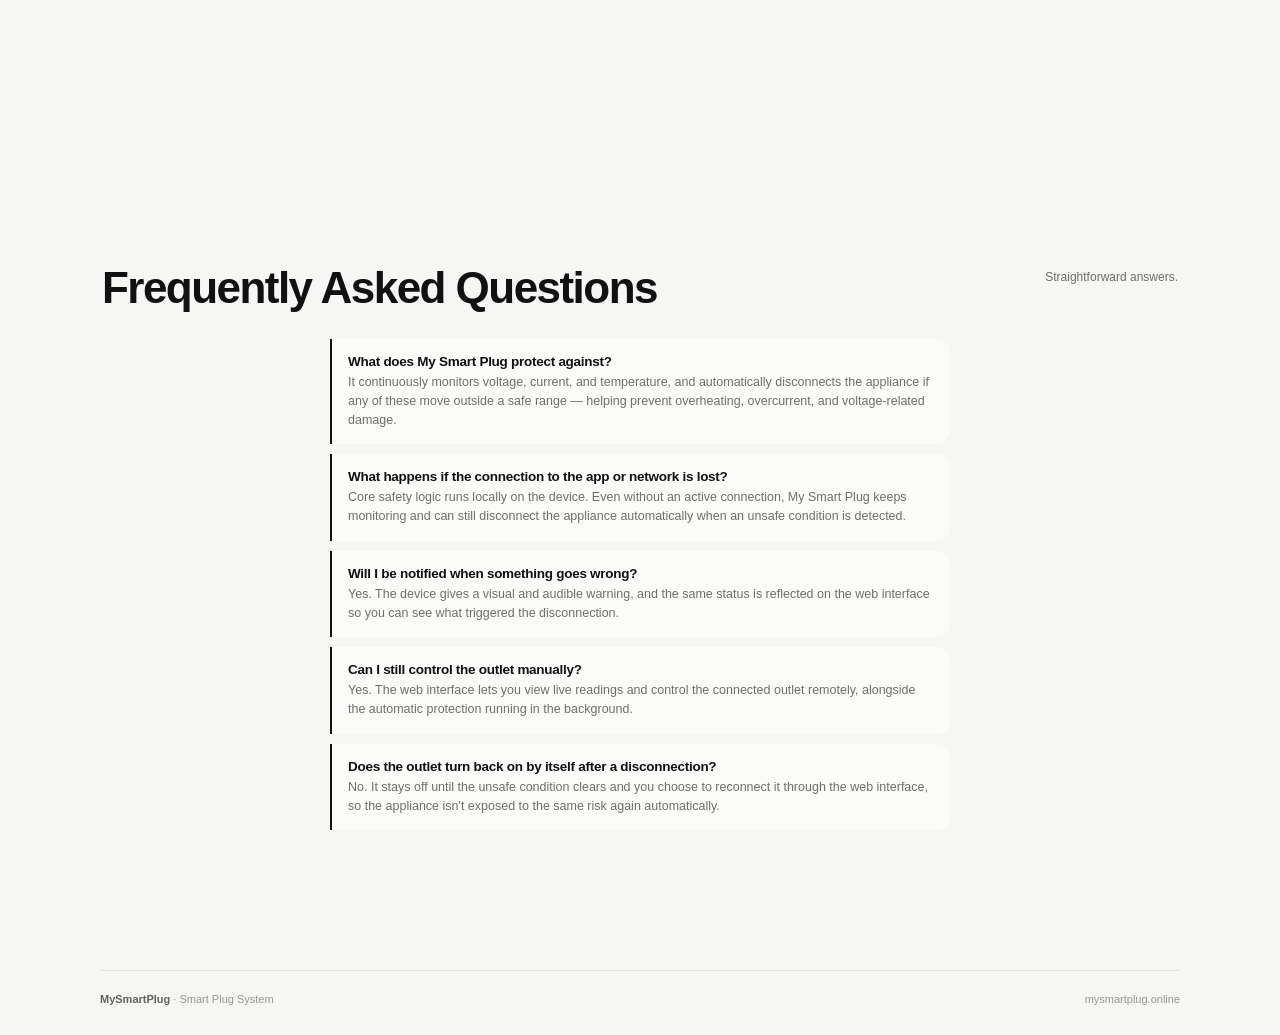
==== commit 30aae261: "Add files via upload" ====
--- a/index.html
+++ b/index.html
@@ -7,7 +7,7 @@
   <meta name="description" content="MySmartPlug — Monitor and protect connected appliances with a smart electrical safety plug." />
   <title>MySmartPlug</title>
 
-    <link rel="stylesheet" href="mysmartplug.css" />
+    <link rel="stylesheet" href="mysmartplug.css?v=8" />
 </head>
 <body>
   <div class="shell">
@@ -22,34 +22,26 @@
       </a>
 
       <nav class="nav-center" aria-label="Section navigation">
-        <a class="nav-link active" href="#home" data-page="home">Home</a>
-        <a class="nav-link" href="#about" data-page="about">About</a>
-        <a class="nav-link" href="#monitoring" data-page="monitoring">Monitoring</a>
-        <a class="nav-link" href="#how" data-page="how">How It Works</a>
-        <a class="nav-link" href="#faq" data-page="faq">FAQ</a>
+        <a class="nav-link active" href="#home" data-page="home" data-public-nav>Home</a>
+        <a class="nav-link" href="#about" data-page="about" data-public-nav>About</a>
+        <a class="nav-link" href="#faq" data-page="faq" data-public-nav>FAQ</a>
+        <a class="nav-link" href="#monitoring" data-page="monitoring" data-admin-nav hidden>Monitoring</a>
+        <a class="nav-link" href="#how" data-page="how" data-admin-nav hidden>How It Works</a>
+        <a class="nav-link" href="#history" data-page="history" data-admin-nav hidden>History</a>
       </nav>
 
-      <div class="nav-actions" aria-label="Account actions">
-        <button class="locked" type="button" aria-disabled="true" title="Coming soon">
-          <span class="label">Log In</span>
+      <div class="nav-actions" aria-label="Admin access">
+        <button class="account-btn" id="auth-btn" type="button" data-admin="false">
+          <span class="label" id="auth-label">Admin Log In</span>
           <svg class="lock" viewBox="0 0 24 24" fill="none" aria-hidden="true">
             <path d="M7 10V7a5 5 0 0 1 10 0v3M6 10h12v10H6z" stroke="currentColor" stroke-width="1.7" stroke-linecap="round" stroke-linejoin="round"/>
           </svg>
-          <span class="soon">Coming Soon</span>
-        </button>
-
-        <button class="locked primary" type="button" aria-disabled="true" title="Coming soon">
-          <span class="label">Sign Up</span>
-          <svg class="lock" viewBox="0 0 24 24" fill="none" aria-hidden="true">
-            <path d="M7 10V7a5 5 0 0 1 10 0v3M6 10h12v10H6z" stroke="currentColor" stroke-width="1.7" stroke-linecap="round" stroke-linejoin="round"/>
-          </svg>
-          <span class="soon">Coming Soon</span>
         </button>
       </div>
     </header>
 
     <main class="content" id="main-content">
-      <div id="home">
+      <div id="home" data-public-section>
       <section aria-labelledby="main-title">
         <div class="identity">
           <div class="identity-icon" aria-hidden="true">
@@ -92,7 +84,7 @@
 
       </div>
 
-      <section class="section" id="about" aria-labelledby="about-title">
+      <section class="section" id="about" data-public-section aria-labelledby="about-title">
         <div class="section-head">
           <h2 id="about-title">About MySmartPlug</h2>
           <p>Smart protection, simply connected.</p>
@@ -119,10 +111,28 @@
         </div>
       </section>
 
-      <section class="section" id="monitoring" aria-labelledby="monitoring-title">
+      <section class="section" id="monitoring" data-admin-section aria-labelledby="monitoring-title">
         <div class="section-head">
           <h2 id="monitoring-title">Monitoring &amp; Protection</h2>
           <p>Know what your appliance is doing.</p>
+        </div>
+        <div class="mode-panel" aria-label="Operating modes">
+          <div class="mode-panel-heading">
+            <div><span class="eyebrow">SYSTEM OPERATION</span><h3>Operating Mode</h3></div>
+            <span class="mode-current" id="mode-current" data-mode="AUTO">AUTO</span>
+          </div>
+          <div class="mode-buttons">
+            <button class="mode-btn active" type="button" data-mode-button="AUTO">AUTO</button>
+            <button class="mode-btn" type="button" data-mode-button="MAINTENANCE">MAINTENANCE</button>
+            <button class="mode-btn" type="button" data-mode-button="SLEEP">SLEEP</button>
+          </div>
+          <p class="mode-description" id="mode-description">Automatic monitoring is active. Readings are updated live and saved to history every 3 minutes.</p>
+          <div class="maintenance-actions" id="maintenance-actions" hidden>
+            <span class="maintenance-label">MAINTENANCE ACTION</span>
+            <p>When the device is sleeping, use this control to request that it wake and return to MAINTENANCE mode.</p>
+            <button class="btn btn-primary" id="wake-up-btn" type="button">Wake Up</button>
+          </div>
+          <p class="mode-message" id="mode-message" role="status" aria-live="polite"></p>
         </div>
         <div class="monitor-layout">
           <p class="intro section-copy">
@@ -130,40 +140,85 @@
             understand appliance activity before an issue becomes a disruption.
           </p>
           <div class="monitor-readings" aria-label="Monitored readings">
-            
-            <div class="reading">
-             <span class="reading-label">Voltage</span>
+
+            <div class="reading">
+              <span class="reading-label">Voltage</span>
               <span class="reading-value">
-              <span id="voltage">--</span>
-              <small>V</small>
+                <span id="voltage">--</span>
+                <small>V</small>
               </span>
             </div>
 
             <div class="reading">
               <span class="reading-label">Current</span>
               <span class="reading-value">
-                  <span id="current">--</span>
-               <small>A</small>
-             </span>
-            </div>
-
-            <div class="reading">
-               <span class="reading-label">Temperature</span>
-                <span class="reading-value">
-                  <span id="temperature">--</span>
-                 <small>°C</small>
-                 </span>
-            </div>
-
-            <div class="protection-status">
-              <span class="status-label">Protection status</span>
-              <span class="status-value"><span class="status-dot"></span>Protected</span>
-            </div>
-          </div>
-        </div>
-      </section>
-
-      <section class="section" id="how" aria-labelledby="how-title">
+                <span id="current">--</span>
+                <small>A</small>
+              </span>
+            </div>
+
+            <div class="reading">
+              <span class="reading-label">Temperature</span>
+              <span class="reading-value">
+                <span id="temperature">--</span>
+                <small>&deg;C</small>
+              </span>
+            </div>
+
+            <div class="reading">
+              <span class="reading-label">Power</span>
+              <span class="reading-value">
+                <span id="power">--</span>
+                <small>W</small>
+              </span>
+            </div>
+
+            <div class="reading">
+              <span class="reading-label">Uptime</span>
+              <span class="reading-value reading-value-sm">
+                <span id="uptime">--</span>
+              </span>
+            </div>
+
+            <div class="reading">
+              <span class="reading-label">Device</span>
+              <span class="reading-value reading-value-sm">
+                <span id="link-state">--</span>
+                <small id="link-age"></small>
+              </span>
+            </div>
+
+            <div class="protection-status wide" id="status-panel" data-state="offline" aria-live="polite">
+              <span class="status-label">System status</span>
+              <span class="status-value"><span class="status-dot"></span><span id="system-status">Waiting for device</span></span>
+              <span class="status-note" id="status-note">No data from the device yet.</span>
+            </div>
+
+            <div class="protection-status wide" id="outlet-panel" data-state="unknown">
+              <span class="status-label">Outlet</span>
+              <div class="outlet-line">
+                <span class="outlet-badge"><span class="status-dot"></span><span id="outlet-status">--</span></span>
+
+                <div class="control-buttons" id="control-buttons" hidden>
+                  <button class="btn btn-primary" id="btn-on" type="button">Turn ON</button>
+                  <button class="btn" id="btn-off" type="button">Turn OFF</button>
+                </div>
+              </div>
+
+              <div class="control-locked" id="control-locked">
+                <span id="control-locked-text">Log in as admin to switch the outlet.</span>
+                <button class="btn" id="control-login-btn" type="button">Admin Log In</button>
+              </div>
+
+              <p class="control-msg" id="control-msg" role="status" aria-live="polite"></p>
+              <p class="control-hint">If the outlet disconnects because of an unsafe condition, it stays off until the condition clears and you turn it ON again here.</p>
+            </div>
+
+          </div>
+        </div>
+      </section>
+
+      <section class="section" id="how" data-admin-section aria-labelledby="how-title">
         <div class="section-head">
           <h2 id="how-title">How It Works</h2>
           <p>From sensing to notification.</p>
@@ -196,7 +251,70 @@
         </div>
       </section>
 
-      <section class="section" id="faq" aria-labelledby="faq-title">
+      <section class="section" id="history" aria-labelledby="history-title" data-admin-section hidden>
+        <div class="section-head history-heading">
+          <div>
+            <h2 id="history-title">History</h2>
+            <p>Review sensor measurements and confirmed system activities.</p>
+          </div>
+          <div class="history-range">
+            <label for="history-range">Time range</label>
+            <select id="history-range">
+              <option value="3">Last 3 hours</option>
+              <option value="12">Last 12 hours</option>
+              <option value="24">Last 24 hours</option>
+              <option value="36" selected>Last 36 hours</option>
+              <option value="all">All available data</option>
+            </select>
+          </div>
+        </div>
+
+        <div class="history-toolbar">
+          <div><span class="eyebrow">LOCAL DATABASE</span><p id="history-status">Loading saved records…</p></div>
+          <button class="btn" id="refresh-history" type="button">Refresh history</button>
+        </div>
+
+        <div class="history-stats">
+          <article class="history-stat"><span>Total readings</span><strong id="history-total">--</strong><small id="history-duration">Selected period</small></article>
+          <article class="history-stat"><span>Average voltage</span><strong id="history-avg-voltage">--</strong><small>Volts</small></article>
+          <article class="history-stat"><span>Average current</span><strong id="history-avg-current">--</strong><small>Amperes</small></article>
+          <article class="history-stat"><span>Average temperature</span><strong id="history-avg-temperature">--</strong><small>Degrees Celsius</small></article>
+        </div>
+
+        <div class="history-chart-card">
+          <div class="history-card-heading">
+            <div><h3>Sensor Readings Over Time</h3><p id="history-chart-period">Last 36 hours</p></div>
+            <span class="history-live-note">Recorded every 3 minutes in AUTO</span>
+          </div>
+          <div class="history-legend">
+            <span><i class="legend-dot voltage-dot"></i>Voltage (V)</span>
+            <span><i class="legend-dot current-dot"></i>Current (A)</span>
+            <span><i class="legend-dot temperature-dot"></i>Temperature (°C)</span>
+          </div>
+          <div class="history-chart" id="history-chart" role="img" aria-label="Sensor readings chart">
+            <p class="history-empty">No sensor measurements recorded for this period.</p>
+          </div>
+        </div>
+
+        <div class="history-log-card">
+          <div class="history-card-heading history-log-heading">
+            <div><h3>Sensor History Log</h3><p id="history-log-count">Individual saved sensor measurements</p></div>
+            <div class="history-pagination">
+              <button class="btn" id="history-prev" type="button" disabled>Previous</button>
+              <span id="history-page-label">Page 1</span>
+              <button class="btn" id="history-next" type="button" disabled>Next</button>
+            </div>
+          </div>
+          <div class="history-table-wrap">
+            <table class="history-table">
+              <thead><tr><th>#</th><th>Date &amp; Time</th><th>Voltage (V)</th><th>Current (A)</th><th>Temperature (°C)</th><th>Power (W)</th><th>Mode</th></tr></thead>
+              <tbody id="history-body"><tr><td colspan="7">No records loaded.</td></tr></tbody>
+            </table>
+          </div>
+        </div>
+      </section>
+
+      <section class="section" id="faq" data-public-section aria-labelledby="faq-title">
         <div class="section-head">
           <h2 id="faq-title">Frequently Asked Questions</h2>
           <p>Straightforward answers.</p>
@@ -233,6 +351,26 @@
     </footer>
   </div>
 
-    <script src="mysmartplug.js"></script>
+      <dialog class="login-dialog" id="login-dialog" aria-labelledby="login-title">
+    <form class="login-form" id="login-form">
+      <h2 id="login-title">Admin Log In</h2>
+      <p>Enter the admin password to switch the outlet ON or OFF. Monitoring stays visible to everyone.</p>
+      <label for="login-password">Password</label>
+      <div class="pw-wrap">
+        <input id="login-password" name="password" type="password" autocomplete="current-password" required />
+        <button class="pw-toggle" id="pw-toggle" type="button" aria-label="Show password" aria-pressed="false">
+          <svg class="eye-on" viewBox="0 0 24 24" fill="none" aria-hidden="true"><path d="M2 12s3.6-7 10-7 10 7 10 7-3.6 7-10 7S2 12 2 12z" stroke="currentColor" stroke-width="1.7" stroke-linejoin="round"/><circle cx="12" cy="12" r="3" stroke="currentColor" stroke-width="1.7"/></svg>
+          <svg class="eye-off" viewBox="0 0 24 24" fill="none" aria-hidden="true" hidden><path d="M3 3l18 18M10.6 5.1A10 10 0 0 1 12 5c6.4 0 10 7 10 7a17 17 0 0 1-3.2 4M6.5 6.6C3.7 8.4 2 12 2 12s3.6 7 10 7a9.6 9.6 0 0 0 4.2-1M9.9 9.9a3 3 0 0 0 4.2 4.2" stroke="currentColor" stroke-width="1.7" stroke-linecap="round" stroke-linejoin="round"/></svg>
+        </button>
+      </div>
+      <p class="login-error" id="login-error" role="alert"></p>
+      <div class="login-actions">
+        <button class="btn" type="button" id="login-cancel">Cancel</button>
+        <button class="btn btn-primary" type="submit" id="login-submit">Log In</button>
+      </div>
+    </form>
+  </dialog>
+
+    <script src="mysmartplug.js?v=8"></script>
 </body>
-</html>
+</html>
--- a/mysmartplug.css
+++ b/mysmartplug.css
@@ -1194,4 +1194,362 @@
 .cover:hover .plug-photo-hover {
   opacity: 1;
   transform: scale(1);
-}+}
+
+
+/* =========================================================
+   LIVE MONITORING, SYSTEM STATUS & OUTLET CONTROL
+   ========================================================= */
+
+[hidden] { display: none !important; }
+
+/* ---------- Admin button in the top bar ---------- */
+.account-btn {
+  appearance: none;
+  border: 1px solid #111;
+  height: 40px;
+  padding: 0 14px;
+  border-radius: 12px;
+  background: #111;
+  color: #fff;
+  display: inline-flex;
+  align-items: center;
+  gap: 8px;
+  cursor: pointer;
+  font-size: 13px;
+  font-weight: 560;
+  letter-spacing: -.015em;
+  white-space: nowrap;
+  transition: background .2s ease, color .2s ease, border-color .2s ease;
+}
+
+.account-btn:hover { background: #2a2a28; }
+
+.account-btn[data-admin="true"] {
+  background: rgba(255,255,255,.68);
+  color: #2f2f2d;
+  border-color: var(--line-strong);
+}
+
+.account-btn[data-admin="true"]:hover { background: #fff; }
+
+.account-btn .lock {
+  width: 13px;
+  height: 13px;
+  opacity: .7;
+}
+
+/* ---------- Extra reading cards ---------- */
+.reading-value-sm {
+  font-size: 15px;
+  letter-spacing: -.02em;
+  overflow-wrap: anywhere;
+}
+
+.reading-value-sm small { margin-left: 4px; }
+
+/* ---------- Status / outlet panels (full width) ---------- */
+.protection-status.wide {
+  grid-column: 1 / -1;
+  min-height: 0;
+  justify-content: flex-start;
+  gap: 10px;
+}
+
+.status-dot {
+  background: var(--state, #8a8a86);
+  box-shadow: 0 0 0 5px var(--state-ring, rgba(138,138,134,.16));
+  flex: 0 0 auto;
+}
+
+.protection-status[data-state="normal"],
+.protection-status[data-state="on"] {
+  --state: #3f7d56;
+  --state-ring: rgba(63,125,86,.14);
+}
+
+.protection-status[data-state="warning"] {
+  --state: #c98a1b;
+  --state-ring: rgba(201,138,27,.2);
+}
+
+.protection-status[data-state="critical"] {
+  --state: #c0392b;
+  --state-ring: rgba(192,57,43,.2);
+}
+
+.protection-status[data-state="off"] {
+  --state: #111;
+  --state-ring: rgba(17,17,17,.1);
+}
+
+.status-note {
+  color: var(--muted);
+  font-size: 12px;
+  line-height: 1.45;
+}
+
+.outlet-line {
+  display: flex;
+  align-items: center;
+  justify-content: space-between;
+  gap: 12px;
+  flex-wrap: wrap;
+}
+
+.outlet-badge {
+  display: inline-flex;
+  align-items: center;
+  gap: 8px;
+  font-size: 17px;
+  font-weight: 650;
+  letter-spacing: -.03em;
+}
+
+@media (prefers-reduced-motion: no-preference) {
+  .protection-status[data-state="critical"] .status-dot {
+    animation: dot-pulse 1.4s ease-in-out infinite;
+  }
+
+  @keyframes dot-pulse {
+    0%, 100% { box-shadow: 0 0 0 4px var(--state-ring); }
+    50%      { box-shadow: 0 0 0 10px transparent; }
+  }
+}
+
+/* ---------- Buttons ---------- */
+.btn {
+  appearance: none;
+  border: 1px solid var(--line-strong);
+  height: 40px;
+  padding: 0 16px;
+  border-radius: 12px;
+  background: rgba(255,255,255,.8);
+  color: #1d1d1b;
+  font-size: 13px;
+  font-weight: 600;
+  letter-spacing: -.015em;
+  cursor: pointer;
+  transition: background .2s ease, transform .2s ease, box-shadow .2s ease, opacity .2s ease;
+}
+
+.btn:hover:not(:disabled) {
+  background: #fff;
+  transform: translateY(-1px);
+  box-shadow: 0 8px 20px rgba(20,20,20,.08);
+}
+
+.btn-primary {
+  background: #111;
+  color: #fff;
+  border-color: #111;
+}
+
+.btn-primary:hover:not(:disabled) { background: #2a2a28; }
+
+.btn:disabled {
+  opacity: .5;
+  cursor: not-allowed;
+}
+
+.btn:focus-visible,
+.account-btn:focus-visible {
+  outline: 2px solid #111;
+  outline-offset: 2px;
+}
+
+.control-buttons {
+  display: flex;
+  gap: 8px;
+  flex-wrap: wrap;
+}
+
+.control-locked {
+  display: flex;
+  align-items: center;
+  gap: 10px;
+  flex-wrap: wrap;
+  color: var(--muted);
+  font-size: 12.5px;
+}
+
+.control-msg {
+  margin: 0;
+  min-height: 1.4em;
+  font-size: 12px;
+  color: #454542;
+}
+
+.control-hint {
+  margin: 0;
+  font-size: 11px;
+  line-height: 1.45;
+  color: var(--faint);
+}
+
+/* ---------- Login dialog ---------- */
+.login-dialog {
+  border: 0;
+  border-radius: 22px;
+  padding: 0;
+  width: min(380px, calc(100% - 32px));
+  background: var(--surface-solid);
+  color: var(--text);
+  box-shadow: 0 30px 80px rgba(0,0,0,.25);
+}
+
+.login-dialog::backdrop {
+  background: rgba(15,15,15,.45);
+  backdrop-filter: blur(4px);
+  -webkit-backdrop-filter: blur(4px);
+}
+
+.login-form {
+  padding: 24px;
+  display: grid;
+  gap: 10px;
+}
+
+.login-form h2 {
+  margin: 0;
+  font-size: 20px;
+  letter-spacing: -.035em;
+}
+
+.login-form p {
+  margin: 0 0 6px;
+  color: var(--muted);
+  font-size: 12.5px;
+  line-height: 1.5;
+}
+
+.login-form label {
+  font-size: 12px;
+  color: var(--muted);
+}
+
+.login-form input {
+  width: 100%;
+  height: 44px;
+  padding: 0 14px;
+  border-radius: 12px;
+  border: 1px solid var(--line-strong);
+  background: #fff;
+  color: var(--text);
+  font: inherit;
+  font-size: 16px;
+}
+
+.login-form input:focus-visible {
+  outline: 2px solid #111;
+  outline-offset: 1px;
+}
+
+.login-form .login-error {
+  min-height: 1.3em;
+  margin: 0;
+  color: #b03a2e;
+  font-size: 12.5px;
+}
+
+.login-actions {
+  display: flex;
+  justify-content: flex-end;
+  gap: 8px;
+}
+
+@media (max-width: 560px) {
+  .account-btn {
+    height: 38px;
+    padding: 0 11px;
+    border-radius: 11px;
+    font-size: 12px;
+  }
+}
+
+
+/* ---------- Finals rubric: operating modes and history ---------- */
+.mode-panel{background:#fff;border:1px solid #e7e7e2;border-radius:18px;padding:22px 24px;margin:8px 0 28px;box-shadow:0 8px 28px rgba(20,25,20,.035)}
+.mode-panel-heading{display:flex;align-items:center;justify-content:space-between;gap:16px;margin-bottom:18px}
+.mode-panel-heading h3{font-size:20px;margin:4px 0 0;color:#20211f}
+.eyebrow{font-size:10px;letter-spacing:.16em;font-weight:700;color:#777a72}
+.mode-current{font-size:12px;font-weight:800;letter-spacing:.08em;padding:8px 12px;border-radius:999px;background:#eaf4ed;color:#287244}
+.mode-current[data-mode="MAINTENANCE"]{background:#fff3df;color:#94600c}.mode-current[data-mode="SLEEP"]{background:#eceefa;color:#505b9b}
+.mode-buttons{display:grid;grid-template-columns:repeat(3,minmax(0,1fr));gap:10px}
+.mode-btn{border:1px solid #dedfd9;background:#fafaf8;border-radius:10px;padding:12px 14px;font:inherit;font-size:12px;font-weight:750;letter-spacing:.06em;cursor:pointer;color:#55584f;transition:.2s}
+.mode-btn:hover{border-color:#55584f;color:#222}.mode-btn.active{background:#22251f;border-color:#22251f;color:#fff}
+.mode-description{font-size:13px;color:#696c64;line-height:1.6;margin:14px 0 0}.mode-message{font-size:12px;color:#5d695c;min-height:16px;margin:8px 0 0}
+.history-toolbar{display:flex;justify-content:space-between;align-items:center;gap:16px;padding:18px 20px;background:#fff;border:1px solid #e8e8e3;border-radius:14px;margin-bottom:14px}
+.history-toolbar p{margin:5px 0 0;color:#777a72;font-size:13px}.history-table-wrap{overflow:auto;border:1px solid #e8e8e3;border-radius:14px;background:#fff}
+.history-table{width:100%;border-collapse:collapse;min-width:760px;font-size:12px}.history-table th,.history-table td{padding:13px 14px;text-align:left;border-bottom:1px solid #eeeeea;white-space:nowrap}.history-table th{font-size:10px;letter-spacing:.08em;text-transform:uppercase;color:#777a72;background:#f8f8f5}.history-table td{color:#44473f}.history-table tbody tr:last-child td{border-bottom:0}
+.sleep-summary{margin-top:14px;padding:16px 18px;border:1px solid #e8e8e3;border-radius:14px;background:#fff;color:#66695f;font-size:13px;line-height:1.6}
+@media(max-width:560px){.mode-panel{padding:18px 15px}.mode-buttons{gap:6px}.mode-btn{padding:11px 5px;font-size:10px}.history-toolbar{align-items:flex-start;flex-direction:column}}
+
+/* ---------- Password show/hide ---------- */
+.pw-wrap{position:relative}
+.pw-wrap input{padding-right:46px}
+.pw-toggle{position:absolute;right:6px;top:50%;transform:translateY(-50%);width:34px;height:34px;border:0;border-radius:9px;background:transparent;color:#6e6e6b;display:grid;place-items:center;cursor:pointer}
+.pw-toggle:hover{background:rgba(0,0,0,.06);color:#111}
+.pw-toggle svg{width:18px;height:18px}
+
+/* Maintenance wake-up action */
+.maintenance-actions {
+  margin-top: 16px;
+  padding: 16px 18px;
+  border: 1px solid #e7e7e2;
+  border-radius: 14px;
+  background: #f8f8f5;
+}
+.maintenance-actions[hidden] { display: none !important; }
+.maintenance-label {
+  display: block;
+  margin-bottom: 6px;
+  color: #777a72;
+  font-size: 10px;
+  font-weight: 750;
+  letter-spacing: .12em;
+}
+.maintenance-actions p {
+  margin: 0 0 12px;
+  color: #696c64;
+  font-size: 12px;
+  line-height: 1.5;
+}
+
+
+/* History dashboard */
+.history-heading{display:flex;justify-content:space-between;align-items:flex-end;gap:18px}
+.history-range{display:grid;gap:6px;min-width:190px;font-size:11px;color:#777a72}
+.history-range select{border:1px solid #e5e5df;border-radius:12px;padding:11px 13px;background:#fff;color:#171717;font:inherit}
+.history-stats{display:grid;grid-template-columns:repeat(4,minmax(0,1fr));gap:14px;margin:16px 0}
+.history-stat,.history-chart-card,.system-history-card,.history-log-card{background:#fff;border:1px solid #e8e8e3;border-radius:17px;box-shadow:0 8px 28px rgba(0,0,0,.035)}
+.history-stat{padding:18px 20px;display:flex;flex-direction:column;gap:5px}
+.history-stat span{font-size:12px;color:#777a72}.history-stat strong{font-size:25px;letter-spacing:-.04em}.history-stat small{font-size:10px;color:#999}
+.history-chart-card,.system-history-card,.history-log-card{padding:20px;margin:16px 0}
+.history-card-heading{display:flex;justify-content:space-between;align-items:center;gap:12px}
+.history-card-heading h3{font-size:17px;margin:0 0 5px}.history-card-heading p{font-size:12px;color:#777a72;margin:0}
+.history-live-note{font-size:10px;color:#777a72}
+.history-legend{display:flex;gap:18px;justify-content:flex-end;flex-wrap:wrap;margin:16px 0 4px;font-size:11px;color:#555}
+.history-legend span{display:flex;align-items:center;gap:6px}.legend-dot{width:8px;height:8px;border-radius:50%;display:inline-block}
+.voltage-dot{background:#2878ee}.current-dot{background:#19a34a}.temperature-dot{background:#ed8a18}
+.history-chart{min-height:230px;width:100%;overflow:hidden}
+.history-chart svg{width:100%;height:auto;display:block}
+.chart-grid{stroke:#ecece8;stroke-width:1;stroke-dasharray:3 4}.chart-axis{stroke:#c9c9c2;stroke-width:1}
+.chart-voltage,.chart-current,.chart-temperature{fill:none;stroke-width:2.7;stroke-linecap:round;stroke-linejoin:round}
+.chart-voltage{stroke:#2878ee}.chart-current{stroke:#19a34a}.chart-temperature{stroke:#ed8a18}
+.chart-label{font-size:10px;fill:#777a72}
+.history-empty{padding:35px 12px;text-align:center;color:#85857f;font-size:12px}
+.system-events-list{display:grid;gap:0;margin-top:14px}
+.system-event-row{display:grid;grid-template-columns:34px minmax(0,1fr) auto;align-items:center;gap:12px;padding:13px 0;border-bottom:1px solid #eeeeea}
+.system-event-row:last-child{border-bottom:0}
+.system-event-icon{width:32px;height:32px;border-radius:50%;background:#f1f1ee;display:grid;place-items:center;font-weight:700}
+.system-event-copy strong{font-size:12px}.system-event-copy p{margin:3px 0 0;color:#777a72;font-size:11px}
+.system-event-row time{font-size:10px;color:#777a72;text-align:right;white-space:nowrap}
+.history-log-heading{margin-bottom:15px}.history-pagination{display:flex;align-items:center;gap:10px;font-size:11px;white-space:nowrap}
+.history-pagination .btn{padding:9px 12px;font-size:11px}.history-pagination .btn:disabled{opacity:.4;cursor:not-allowed}
+.history-table{min-width:760px}
+@media(max-width:850px){.history-stats{grid-template-columns:repeat(2,minmax(0,1fr))}.history-heading{align-items:flex-start;flex-direction:column}.history-range{width:100%}}
+@media(max-width:560px){.history-stats{grid-template-columns:1fr 1fr;gap:8px}.history-stat{padding:14px}.history-stat strong{font-size:20px}.history-chart-card,.system-history-card,.history-log-card{padding:14px}.system-event-row{grid-template-columns:30px minmax(0,1fr)}.system-event-row time{grid-column:2;text-align:left}.history-log-heading{align-items:flex-start;flex-direction:column}.history-pagination{width:100%;justify-content:space-between}}
+
+/* Combined sensor and system history log */
+.history-event-row{background:#fafaf7}.history-event-row td{border-top:1px solid #e8e8e2}.history-event-row td:last-child{color:#242424}.history-event-details{display:block;color:#777a72;font-size:10px;margin-top:3px;white-space:normal;max-width:280px}
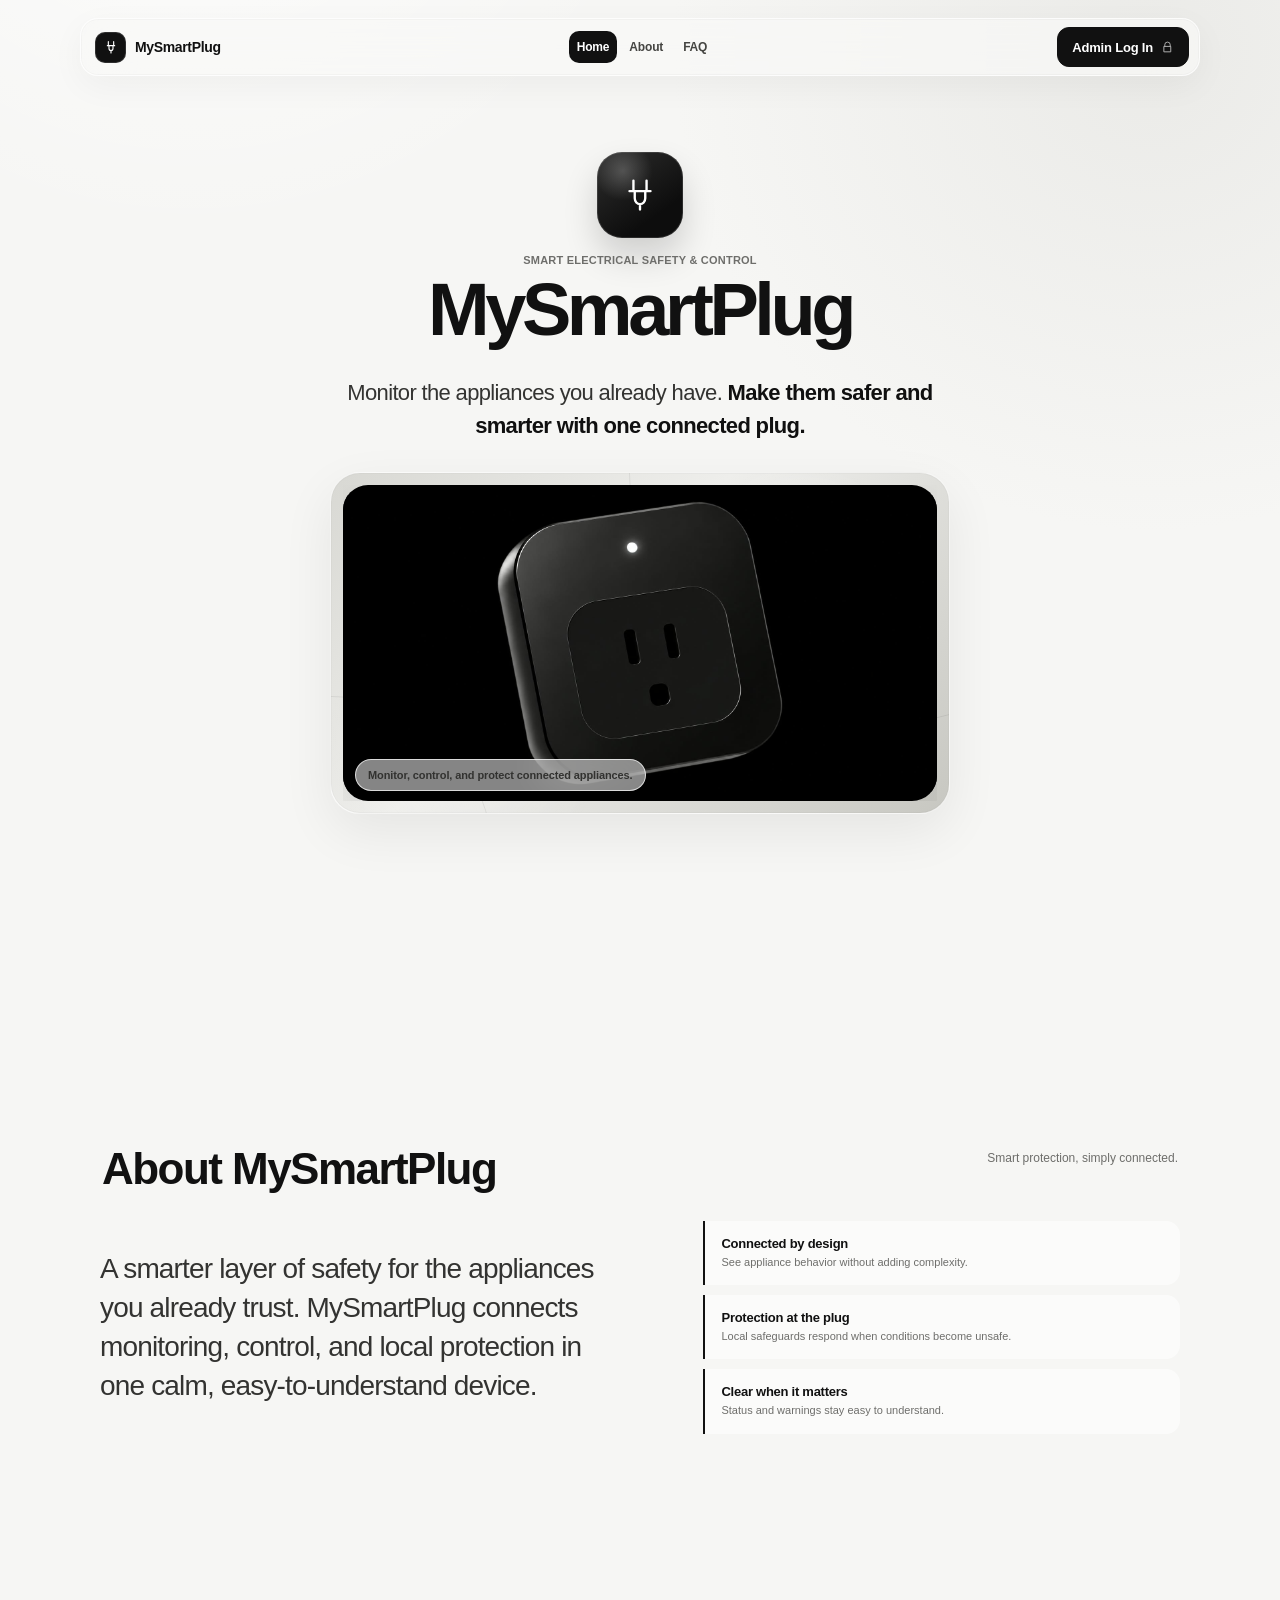
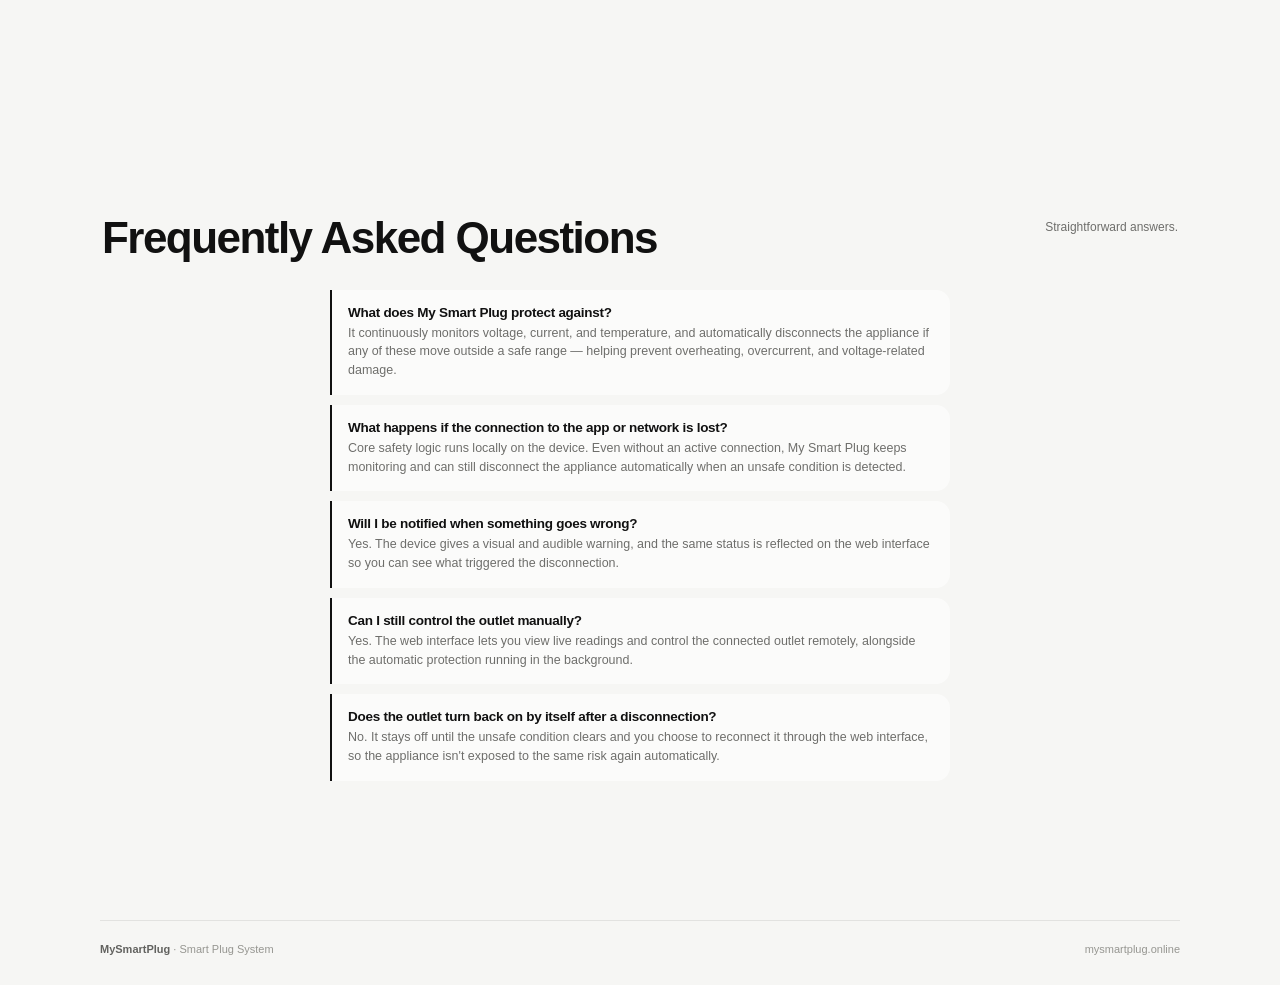
==== commit b8c82c2a: "feat: currently working website (without sleep)" ====
--- a/index.html
+++ b/index.html
@@ -56,22 +56,9 @@
           </div>
         </div>
 
-        <div class="meta-row" aria-label="Core capabilities">
-          <span class="meta-item"><span class="meta-dot"></span>Remote Control</span>
-          <span class="meta-sep" aria-hidden="true"></span>
-          <span class="meta-item">Electrical Monitoring</span>
-          <span class="meta-sep" aria-hidden="true"></span>
-          <span class="meta-item">Local Protection</span>
-        </div>
-
         <p class="intro">
           Monitor the appliances you already have. <strong>Make them safer and smarter with one connected plug.</strong>
         </p>
-
-        <div class="cta-row">
-          <span class="coming-btn"><span class="pulse"></span>Coming Soon</span>
-          <span class="domain">mysmartplug.online</span>
-        </div>
 
         <div class="cover" aria-label="MySmartPlug product concept">
           <div class="plug-photo-wrap" aria-label="MySmartPlug product image">
@@ -187,6 +174,18 @@
                 <small id="link-age"></small>
               </span>
             </div>
+
+<div class="sensor-control-panel" id="sensor-control-panel">
+            <div class="sensor-control-heading">
+              <div><span class="eyebrow">SENSOR MANAGEMENT</span><h3>Individual Sensor Controls</h3><p>Enable or disable each sensor in MAINTENANCE mode.</p></div>
+              <span class="sensor-control-note" id="sensor-control-note" role="status" aria-live="polite">Loading sensor states…</span>
+            </div>
+            <div class="sensor-switch-grid">
+              <div class="sensor-switch-row"><div><strong>Voltage Sensor</strong></div><button class="sensor-toggle" type="button" data-sensor-toggle="voltage" aria-pressed="true" disabled>ON</button></div>
+              <div class="sensor-switch-row"><div><strong>Current Sensor</strong></div><button class="sensor-toggle" type="button" data-sensor-toggle="current" aria-pressed="true" disabled>ON</button></div>
+              <div class="sensor-switch-row"><div><strong>Temperature Sensor</strong></div><button class="sensor-toggle" type="button" data-sensor-toggle="temperature" aria-pressed="true" disabled>ON</button></div>
+            </div>
+          </div>
 
             <div class="protection-status wide" id="status-panel" data-state="offline" aria-live="polite">
               <span class="status-label">System status</span>
--- a/mysmartplug.css
+++ b/mysmartplug.css
@@ -1553,3 +1553,115 @@
 
 /* Combined sensor and system history log */
 .history-event-row{background:#fafaf7}.history-event-row td{border-top:1px solid #e8e8e2}.history-event-row td:last-child{color:#242424}.history-event-details{display:block;color:#777a72;font-size:10px;margin-top:3px;white-space:normal;max-width:280px}
+
+/* Individual sensor controls */
+.sensor-control-panel{margin:22px 0 8px;padding:22px;border:1px solid var(--line,#e5e7eb);border-radius:18px;background:var(--surface,#fff)}
+.sensor-control-heading{display:flex;justify-content:space-between;align-items:flex-start;gap:16px;margin-bottom:16px}
+.sensor-control-heading h3{margin:5px 0 4px;font-size:1.12rem}
+.sensor-control-heading p,.sensor-control-note{margin:0;color:var(--muted,#64748b);font-size:.86rem}
+.sensor-control-note{max-width:260px;text-align:right}
+.sensor-switch-grid{display:grid;grid-template-columns:repeat(3,minmax(0,1fr));gap:12px}
+.sensor-switch-row{display:flex;align-items:center;justify-content:space-between;gap:12px;padding:14px;border:1px solid var(--line,#e5e7eb);border-radius:12px}
+.sensor-switch-row strong,.sensor-switch-row small{display:block}
+.sensor-switch-row small{margin-top:4px;color:var(--muted,#64748b);font-size:.78rem}
+.sensor-toggle{min-width:58px;padding:9px 13px;border:0;border-radius:999px;background:#dcfce7;color:#166534;font-weight:700;cursor:pointer}
+.sensor-toggle[aria-pressed="false"]{background:#e5e7eb;color:#475569}
+.sensor-toggle:disabled{opacity:.55;cursor:not-allowed}
+@media(max-width:760px){.sensor-control-heading{display:block}.sensor-control-note{display:block;text-align:left;margin-top:8px}.sensor-switch-grid{grid-template-columns:1fr}}
+
+/* Keep sensor management visible only in MAINTENANCE mode (JS toggles hidden). */
+.sensor-control-panel[hidden]{display:none !important;}
+
+
+/* Sensor management spans the full monitoring-readings grid width. */
+.monitor-readings > .sensor-control-panel{
+  grid-column: 1 / -1;
+  width: 100%;
+  min-width: 0;
+  box-sizing: border-box;
+}
+.sensor-control-panel .sensor-control-heading{
+  display: flex;
+  align-items: flex-start;
+  justify-content: space-between;
+  gap: 24px;
+}
+.sensor-control-panel .sensor-control-heading > div{
+  min-width: 0;
+  flex: 1 1 auto;
+}
+.sensor-control-panel .sensor-control-note{
+  flex: 0 1 260px;
+  max-width: 260px;
+}
+.sensor-control-panel .sensor-switch-grid{
+  display: grid;
+  grid-template-columns: repeat(3, minmax(0, 1fr));
+  gap: 12px;
+}
+.sensor-control-panel .sensor-switch-row{
+  min-width: 0;
+  box-sizing: border-box;
+}
+.sensor-control-panel .sensor-switch-row > div{
+  min-width: 0;
+}
+.sensor-control-panel .sensor-switch-row strong{
+  overflow-wrap: anywhere;
+}
+@media (max-width: 760px){
+  .sensor-control-panel .sensor-control-heading{
+    display: block;
+  }
+  .sensor-control-panel .sensor-control-note{
+    display: block;
+    max-width: none;
+    margin-top: 8px;
+    text-align: left;
+  }
+  .sensor-control-panel .sensor-switch-grid{
+    grid-template-columns: 1fr;
+  }
+}
+
+
+/* Sensor cards: label first, ON/OFF control underneath. */
+.sensor-control-panel .sensor-switch-row{
+  display: flex;
+  flex-direction: column;
+  align-items: stretch;
+  justify-content: space-between;
+  gap: 16px;
+  min-height: 132px;
+  padding: 18px;
+}
+.sensor-control-panel .sensor-switch-row > div{
+  width: 100%;
+  min-height: 48px;
+}
+.sensor-control-panel .sensor-switch-row strong{
+  display: block;
+  font-size: 1rem;
+  line-height: 1.35;
+  overflow-wrap: normal;
+  word-break: normal;
+}
+.sensor-control-panel .sensor-switch-row small{
+  display: none;
+}
+.sensor-control-panel .sensor-toggle{
+  align-self: flex-start;
+  min-width: 82px;
+  min-height: 42px;
+  padding: 10px 20px;
+  margin-top: auto;
+  border-radius: 999px;
+}
+@media(max-width:760px){
+  .sensor-control-panel .sensor-switch-row{
+    min-height: 112px;
+  }
+  .sensor-control-panel .sensor-switch-grid{
+    grid-template-columns: 1fr;
+  }
+}
